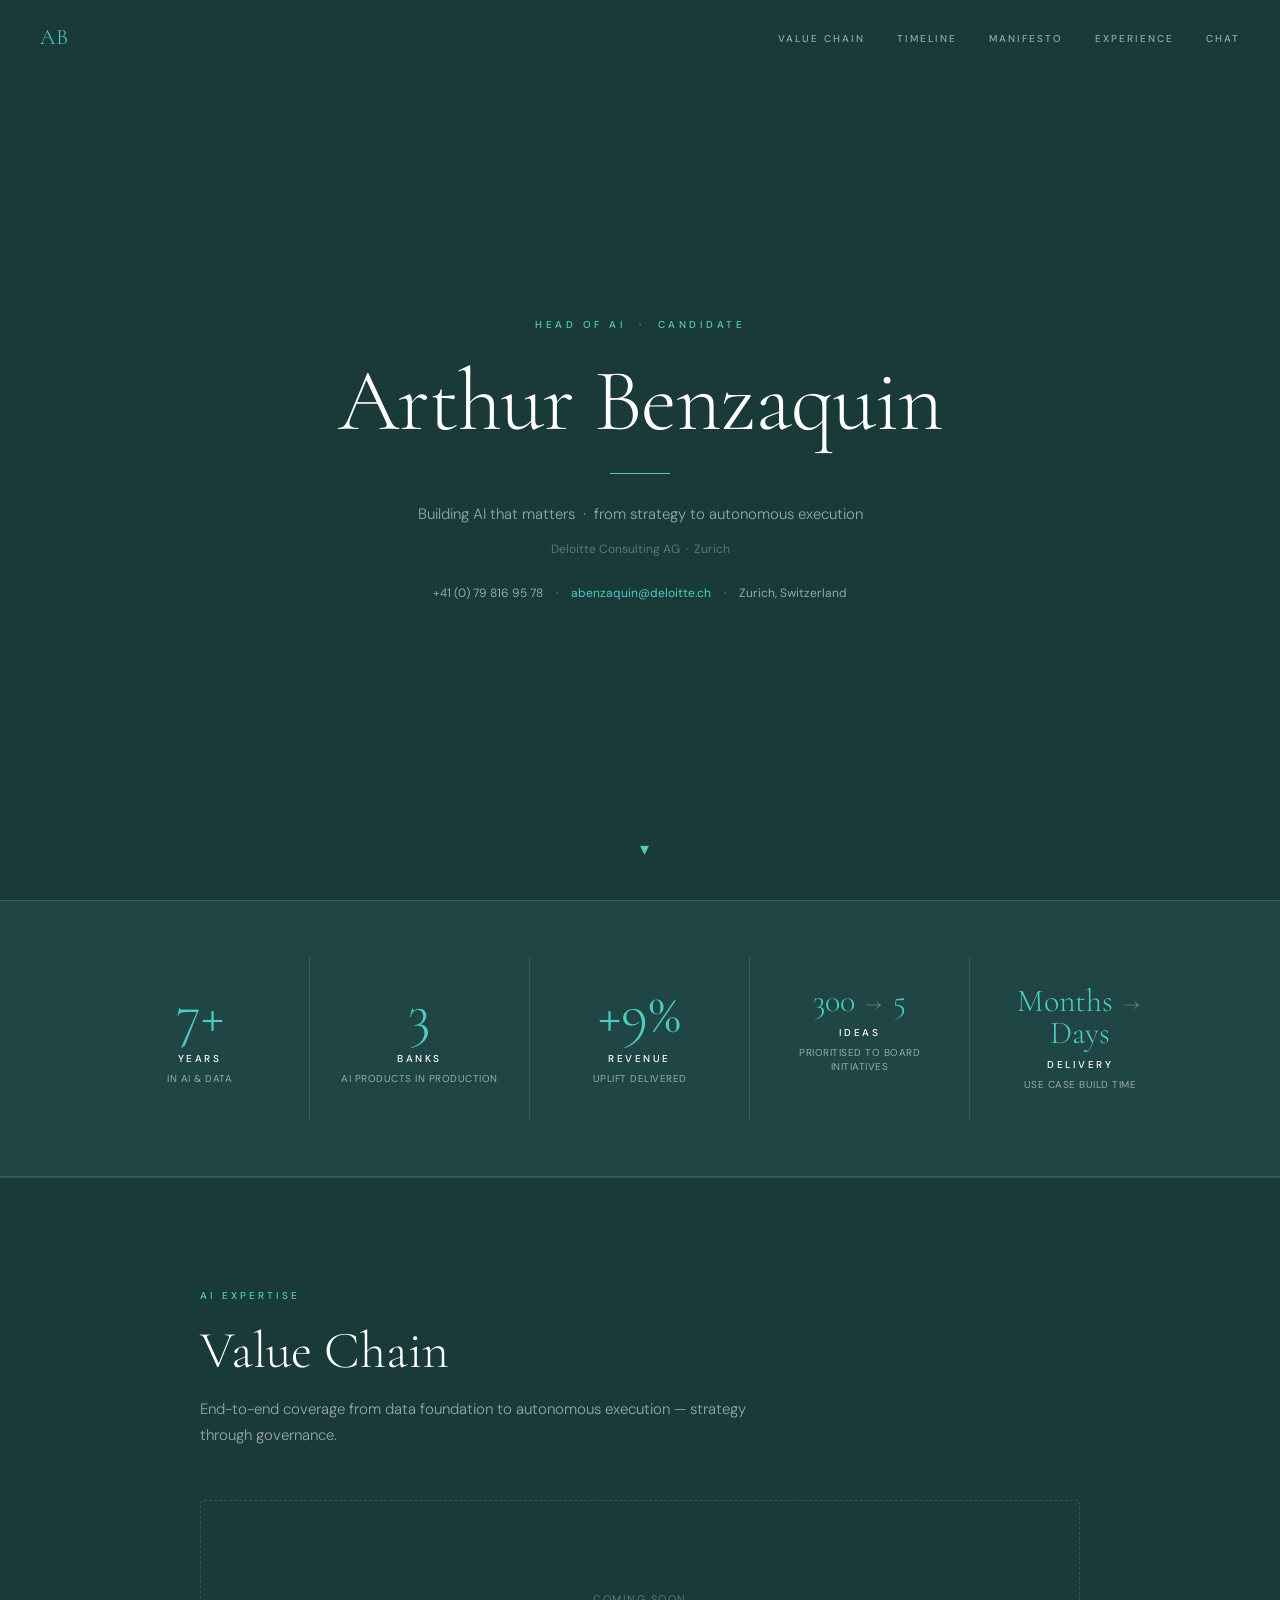
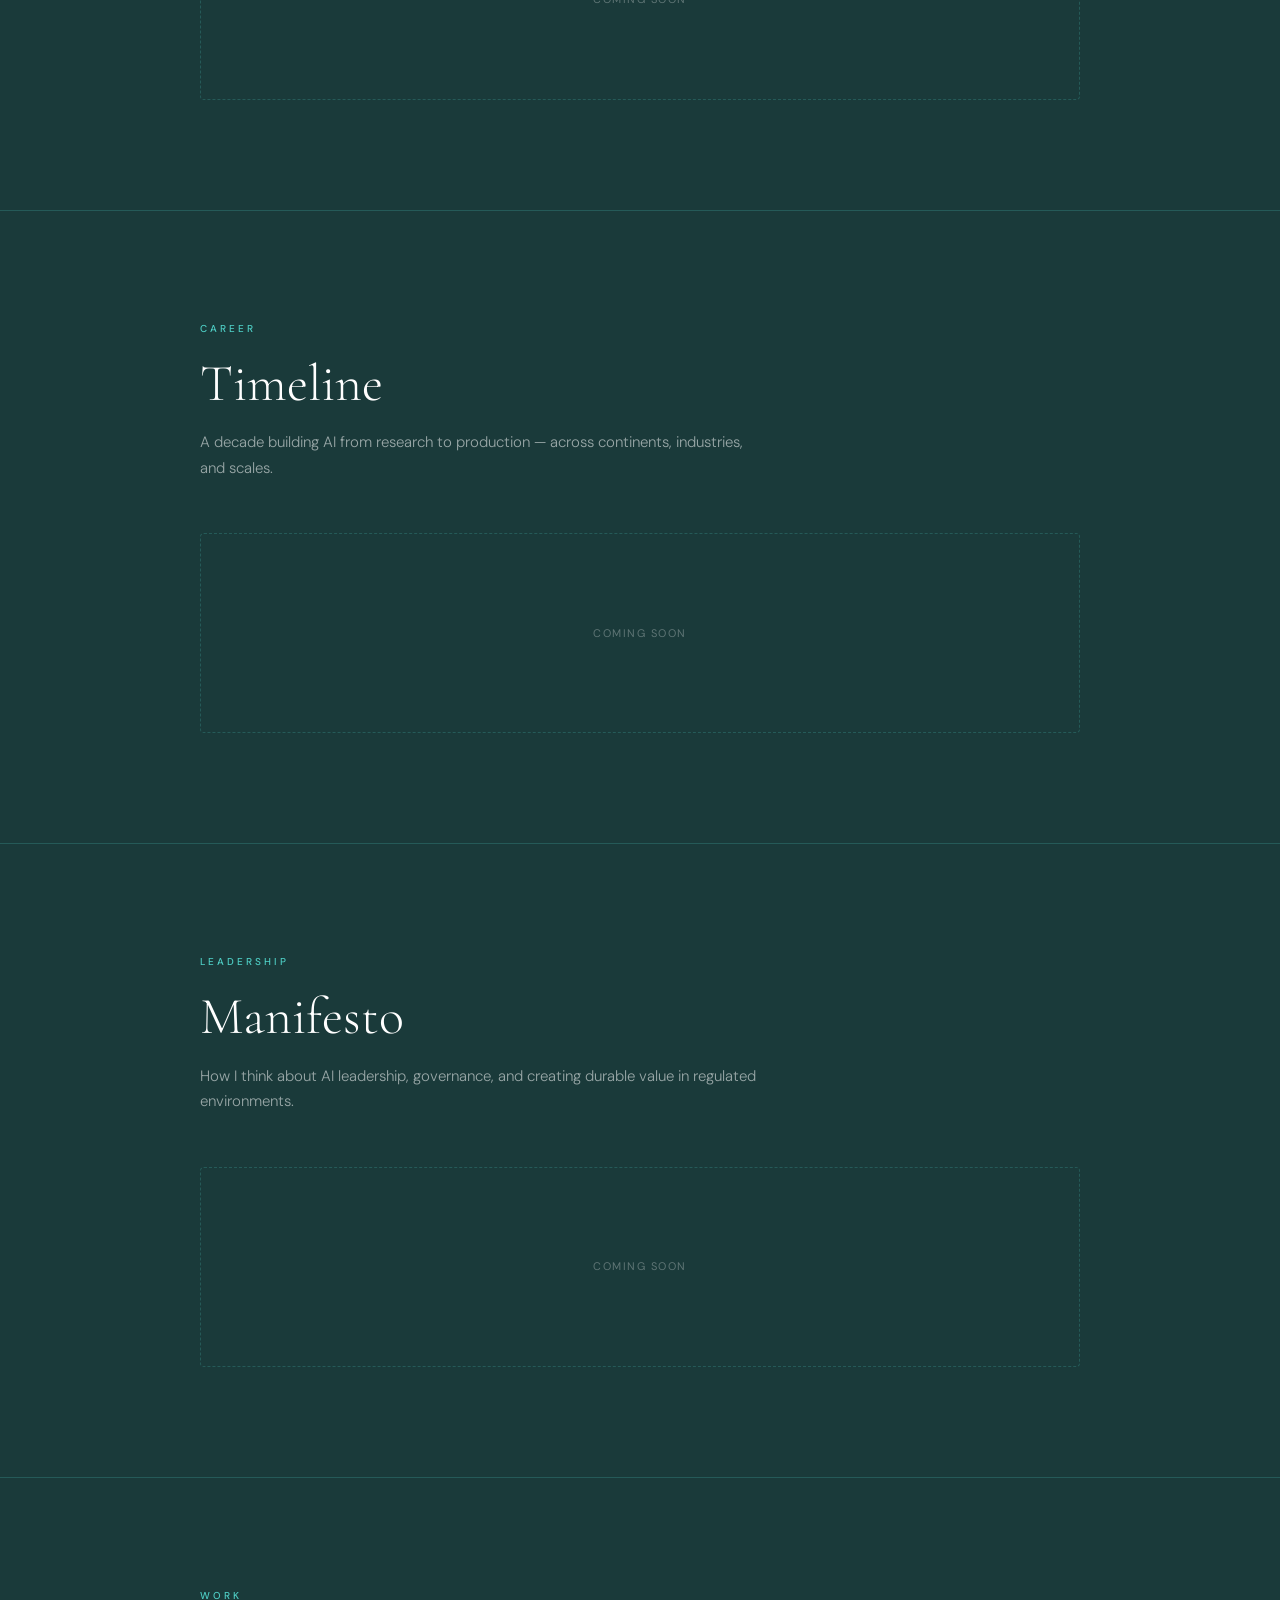
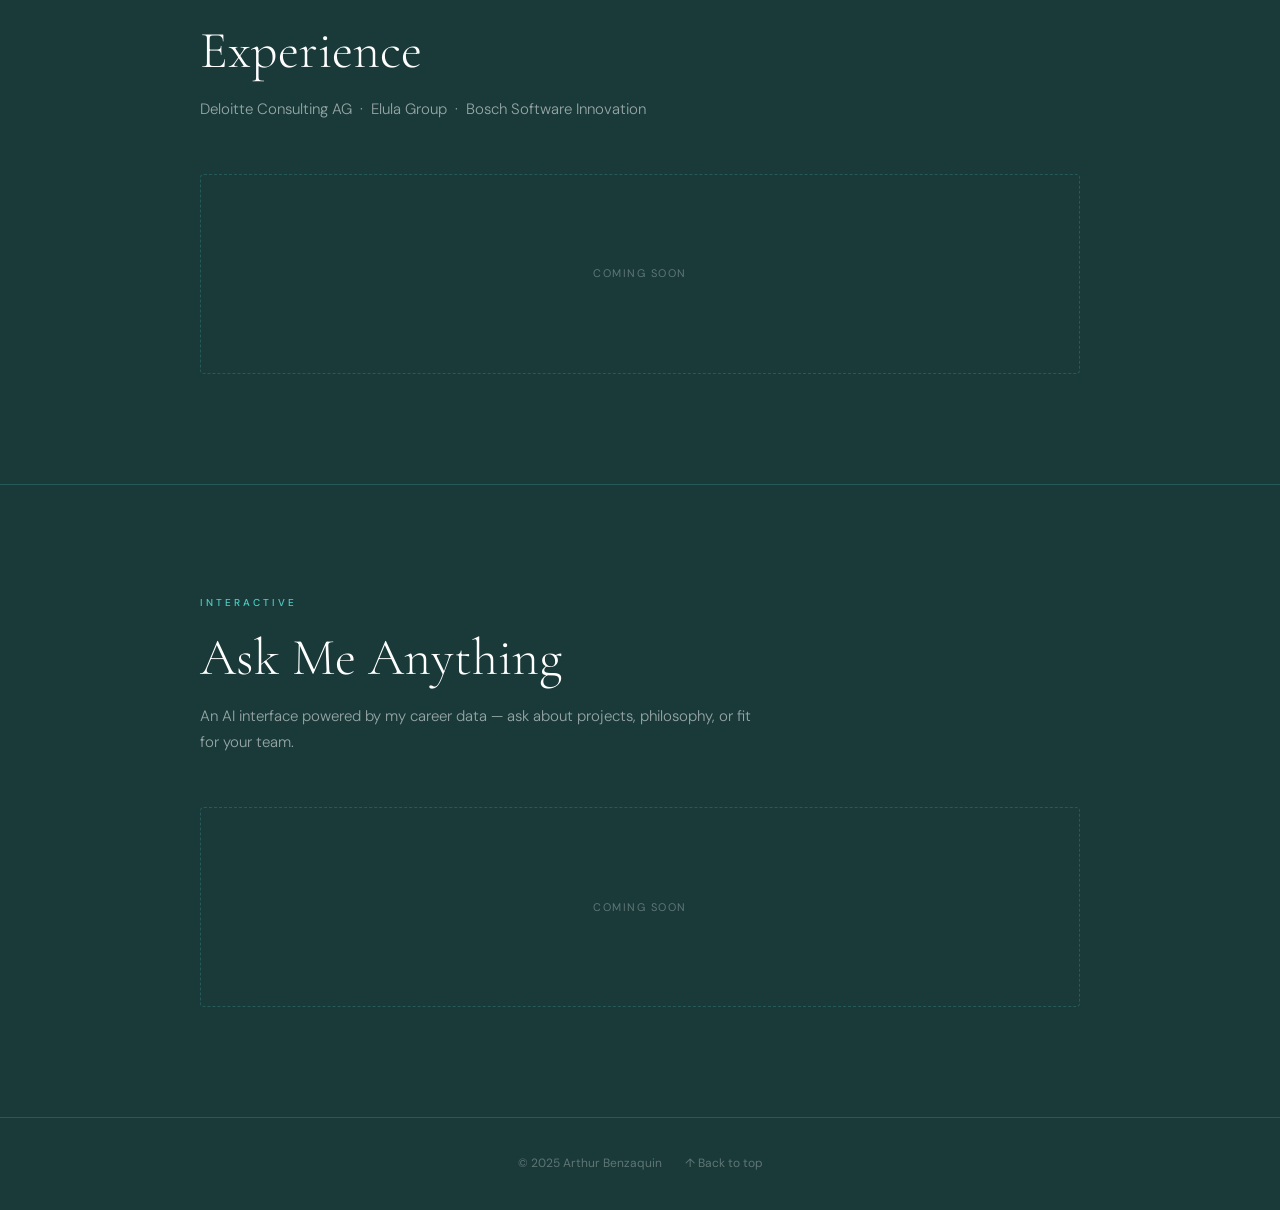
==== head-of-ai.html @ 9aae61ad "Add Head of AI targeted CV page Dark teal editorial design with staggered hero animation, 5-counter " ====
<!DOCTYPE html>
<html lang="en">
<head>
<meta charset="UTF-8">
<meta name="viewport" content="width=device-width, initial-scale=1.0">
<title>Arthur Benzaquin — Head of AI</title>
<link href="https://fonts.googleapis.com/css2?family=Cormorant+Garamond:ital,wght@0,300;0,400;0,600;1,300;1,400&family=DM+Sans:wght@300;400;500&display=swap" rel="stylesheet">
<style>
  :root {
    --bg:          #1a3a3a;
    --surface:     #1f4545;
    --surface-2:   #254f4f;
    --accent:      #4ecdc4;
    --accent-dim:  rgba(78,205,196,0.12);
    --accent-rule: rgba(78,205,196,0.22);
    --text:        #ffffff;
    --text-muted:  rgba(255,255,255,0.55);
    --text-dim:    rgba(255,255,255,0.30);
  }

  *, *::before, *::after { margin: 0; padding: 0; box-sizing: border-box; }

  html { scroll-behavior: smooth; }

  body {
    font-family: 'DM Sans', sans-serif;
    background: var(--bg);
    color: var(--text);
    font-size: 14px;
    line-height: 1.6;
    -webkit-font-smoothing: antialiased;
  }

  a { color: inherit; text-decoration: none; }

  /* ─── KEYFRAMES ─── */
  @keyframes fadeUp {
    from { opacity: 0; transform: translateY(18px); }
    to   { opacity: 1; transform: translateY(0); }
  }

  @keyframes bounce {
    0%, 100% { transform: translateY(0); }
    50%       { transform: translateY(8px); }
  }

  @keyframes metricFade {
    from { opacity: 0; transform: translateY(12px); }
    to   { opacity: 1; transform: translateY(0); }
  }

  /* ─── NAV ─── */
  nav {
    position: fixed;
    top: 0; left: 0; right: 0;
    z-index: 100;
    display: flex;
    align-items: center;
    justify-content: space-between;
    padding: 20px 40px;
    background: transparent;
    border-bottom: 1px solid transparent;
    transition: background 0.35s ease, border-color 0.35s ease, padding 0.35s ease;
  }

  nav.scrolled {
    background: var(--surface);
    border-color: var(--accent-rule);
    padding: 14px 40px;
  }

  .nav-monogram {
    font-family: 'Cormorant Garamond', serif;
    font-size: 22px;
    font-weight: 300;
    color: var(--accent);
    letter-spacing: 1px;
  }

  .nav-links {
    display: flex;
    gap: 32px;
    list-style: none;
  }

  .nav-links a {
    font-size: 10px;
    font-weight: 500;
    letter-spacing: 2px;
    text-transform: uppercase;
    color: var(--text-muted);
    transition: color 0.2s;
  }

  .nav-links a:hover { color: var(--accent); }

  /* ─── HERO ─── */
  #hero {
    min-height: 100vh;
    display: flex;
    flex-direction: column;
    align-items: center;
    justify-content: center;
    text-align: center;
    padding: 80px 24px 60px;
    position: relative;
  }

  .hero-eyebrow {
    font-size: 10px;
    font-weight: 500;
    letter-spacing: 3.5px;
    text-transform: uppercase;
    color: var(--accent);
    margin-bottom: 24px;
    animation: fadeUp 0.6s 0.1s both;
  }

  .hero-name {
    font-family: 'Cormorant Garamond', serif;
    font-size: 88px;
    font-weight: 300;
    line-height: 1;
    letter-spacing: -1px;
    color: var(--text);
    margin-bottom: 28px;
    animation: fadeUp 0.6s 0.25s both;
  }

  .hero-rule {
    width: 60px;
    height: 1px;
    background: var(--accent);
    margin: 0 auto 28px;
    animation: fadeUp 0.6s 0.4s both;
  }

  .hero-tagline {
    font-size: 15px;
    font-weight: 300;
    color: var(--text-muted);
    margin-bottom: 14px;
    animation: fadeUp 0.6s 0.5s both;
  }

  .hero-company {
    font-size: 12px;
    color: var(--text-dim);
    margin-bottom: 24px;
    animation: fadeUp 0.6s 0.6s both;
  }

  .hero-contact {
    font-size: 12px;
    color: var(--text-muted);
    animation: fadeUp 0.6s 0.7s both;
  }

  .hero-contact a {
    color: var(--accent);
    transition: opacity 0.2s;
  }

  .hero-contact a:hover { opacity: 0.75; }

  .hero-contact .sep {
    margin: 0 10px;
    color: var(--text-dim);
  }

  .hero-scroll {
    position: absolute;
    bottom: 36px;
    left: 50%;
    transform: translateX(-50%);
    font-size: 18px;
    color: var(--accent);
    opacity: 0.6;
    animation: bounce 2s 1.2s ease-in-out infinite, fadeUp 0.6s 1s both;
    cursor: default;
    user-select: none;
  }

  /* ─── METRICS ─── */
  #metrics {
    background: var(--surface);
    padding: 56px 0;
    border-top: 1px solid var(--accent-rule);
    border-bottom: 1px solid var(--accent-rule);
  }

  .metrics-inner {
    max-width: 1100px;
    margin: 0 auto;
    display: flex;
    justify-content: center;
    flex-wrap: wrap;
  }

  .metric {
    flex: 1 1 160px;
    max-width: 220px;
    text-align: center;
    padding: 28px 24px;
    border-right: 1px solid var(--accent-rule);
  }

  .metric:last-child { border-right: none; }

  .metric-number {
    font-family: 'Cormorant Garamond', serif;
    font-size: 58px;
    font-weight: 300;
    color: var(--accent);
    line-height: 1;
  }

  .metric-arrow {
    font-size: 32px;
    opacity: 0;
    transition: none;
  }

  .metric-arrow.animate {
    animation: metricFade 0.8s ease both;
    opacity: 1;
  }

  .metric-arrow .arr {
    color: var(--text-dim);
    margin: 0 4px;
    font-size: 24px;
  }

  .metric-unit {
    font-size: 10px;
    font-weight: 500;
    letter-spacing: 2.5px;
    text-transform: uppercase;
    color: var(--text);
    margin-top: 8px;
  }

  .metric-label {
    font-size: 10px;
    letter-spacing: 0.5px;
    text-transform: uppercase;
    color: var(--text-muted);
    margin-top: 5px;
    line-height: 1.4;
  }

  /* ─── PLACEHOLDER SECTIONS ─── */
  .placeholder-section {
    padding: 110px 24px;
    border-top: 1px solid var(--accent-rule);
  }

  .section-inner {
    max-width: 880px;
    margin: 0 auto;
  }

  .section-eyebrow {
    font-size: 10px;
    font-weight: 500;
    letter-spacing: 3px;
    text-transform: uppercase;
    color: var(--accent);
    margin-bottom: 18px;
  }

  .section-title {
    font-family: 'Cormorant Garamond', serif;
    font-size: 52px;
    font-weight: 300;
    line-height: 1.1;
    color: var(--text);
    margin-bottom: 18px;
  }

  .section-subtitle {
    font-size: 15px;
    font-weight: 300;
    color: var(--text-muted);
    line-height: 1.7;
    margin-bottom: 52px;
    max-width: 560px;
  }

  .section-content {
    min-height: 200px;
    border: 1px dashed var(--accent-rule);
    border-radius: 4px;
    display: flex;
    align-items: center;
    justify-content: center;
    color: var(--text-dim);
    font-size: 11px;
    letter-spacing: 1.5px;
    text-transform: uppercase;
  }

  /* ─── FOOTER ─── */
  footer {
    border-top: 1px solid var(--accent-rule);
    padding: 36px 24px;
    text-align: center;
    font-size: 12px;
    color: var(--text-dim);
  }

  footer a {
    color: var(--text-dim);
    margin-left: 20px;
    transition: color 0.2s;
  }

  footer a:hover { color: var(--accent); }

  /* ─── RESPONSIVE ─── */
  @media (max-width: 768px) {
    .hero-name { font-size: 64px; }
    .nav-links { gap: 20px; }
    .metric { flex: 1 1 140px; }
    .section-title { font-size: 40px; }
  }

  @media (max-width: 480px) {
    nav { padding: 16px 20px; }
    nav.scrolled { padding: 12px 20px; }
    .nav-links { display: none; }
    .hero-name { font-size: 48px; }
    .hero-tagline { font-size: 13px; }
    .metric { flex: 1 1 100%; border-right: none; border-bottom: 1px solid var(--accent-rule); }
    .metric:last-child { border-bottom: none; }
    .placeholder-section { padding: 72px 20px; }
    .section-title { font-size: 36px; }
  }

  /* ─── PRINT ─── */
  @media print {
    nav, .hero-scroll { display: none; }
    #hero { min-height: auto; padding-top: 40px; }
    .placeholder-section { page-break-inside: avoid; }
    body { background: white; color: black; }
  }
</style>
</head>
<body>

<!-- NAV -->
<nav id="nav">
  <div class="nav-monogram">AB</div>
  <ul class="nav-links">
    <li><a href="#value-chain">Value Chain</a></li>
    <li><a href="#timeline">Timeline</a></li>
    <li><a href="#manifesto">Manifesto</a></li>
    <li><a href="#experience">Experience</a></li>
    <li><a href="#chat">Chat</a></li>
  </ul>
</nav>

<!-- HERO -->
<section id="hero">
  <div class="hero-eyebrow">Head of AI &nbsp;·&nbsp; Candidate</div>
  <h1 class="hero-name">Arthur Benzaquin</h1>
  <div class="hero-rule"></div>
  <p class="hero-tagline">Building AI that matters &nbsp;·&nbsp; from strategy to autonomous execution</p>
  <p class="hero-company">Deloitte Consulting AG &nbsp;·&nbsp; Zurich</p>
  <p class="hero-contact">
    +41 (0) 79 816 95 78
    <span class="sep">·</span>
    <a href="mailto:abenzaquin@deloitte.ch">abenzaquin@deloitte.ch</a>
    <span class="sep">·</span>
    Zurich, Switzerland
  </p>
  <div class="hero-scroll">&#9662;</div>
</section>

<!-- METRICS -->
<section id="metrics">
  <div class="metrics-inner">

    <div class="metric">
      <div class="metric-number" data-target="8" data-prefix="" data-suffix="+">8+</div>
      <div class="metric-unit">Years</div>
      <div class="metric-label">in AI &amp; Data</div>
    </div>

    <div class="metric">
      <div class="metric-number" data-target="3" data-prefix="" data-suffix="">3</div>
      <div class="metric-unit">Banks</div>
      <div class="metric-label">AI products in production</div>
    </div>

    <div class="metric">
      <div class="metric-number" data-target="10" data-prefix="+" data-suffix="%">+10%</div>
      <div class="metric-unit">Revenue</div>
      <div class="metric-label">uplift delivered</div>
    </div>

    <div class="metric">
      <div class="metric-number metric-arrow">300 <span class="arr">&#8594;</span> 5</div>
      <div class="metric-unit">Ideas</div>
      <div class="metric-label">prioritised to board initiatives</div>
    </div>

    <div class="metric">
      <div class="metric-number metric-arrow">Months <span class="arr">&#8594;</span> Days</div>
      <div class="metric-unit">Delivery</div>
      <div class="metric-label">use case build time</div>
    </div>

  </div>
</section>

<!-- VALUE CHAIN -->
<section id="value-chain" class="placeholder-section">
  <div class="section-inner">
    <div class="section-eyebrow">AI Expertise</div>
    <h2 class="section-title">Value Chain</h2>
    <p class="section-subtitle">End-to-end coverage from data foundation to autonomous execution — strategy through governance.</p>
    <div class="section-content">Coming soon</div>
  </div>
</section>

<!-- TIMELINE -->
<section id="timeline" class="placeholder-section">
  <div class="section-inner">
    <div class="section-eyebrow">Career</div>
    <h2 class="section-title">Timeline</h2>
    <p class="section-subtitle">A decade building AI from research to production — across continents, industries, and scales.</p>
    <div class="section-content">Coming soon</div>
  </div>
</section>

<!-- MANIFESTO -->
<section id="manifesto" class="placeholder-section">
  <div class="section-inner">
    <div class="section-eyebrow">Leadership</div>
    <h2 class="section-title">Manifesto</h2>
    <p class="section-subtitle">How I think about AI leadership, governance, and creating durable value in regulated environments.</p>
    <div class="section-content">Coming soon</div>
  </div>
</section>

<!-- EXPERIENCE -->
<section id="experience" class="placeholder-section">
  <div class="section-inner">
    <div class="section-eyebrow">Work</div>
    <h2 class="section-title">Experience</h2>
    <p class="section-subtitle">Deloitte Consulting AG &nbsp;·&nbsp; Elula Group &nbsp;·&nbsp; Bosch Software Innovation</p>
    <div class="section-content">Coming soon</div>
  </div>
</section>

<!-- CHAT -->
<section id="chat" class="placeholder-section">
  <div class="section-inner">
    <div class="section-eyebrow">Interactive</div>
    <h2 class="section-title">Ask Me Anything</h2>
    <p class="section-subtitle">An AI interface powered by my career data — ask about projects, philosophy, or fit for your team.</p>
    <div class="section-content">Coming soon</div>
  </div>
</section>

<!-- FOOTER -->
<footer>
  <span>&copy; 2025 Arthur Benzaquin</span>
  <a href="#hero">&#8593; Back to top</a>
</footer>

<script>
  // ── Nav scroll state ──
  const nav = document.getElementById('nav');
  window.addEventListener('scroll', () => {
    nav.classList.toggle('scrolled', window.scrollY > 80);
  }, { passive: true });

  // ── Metric count-up ──
  function countUp(el) {
    const target  = +el.dataset.target;
    const prefix  = el.dataset.prefix  || '';
    const suffix  = el.dataset.suffix  || '';
    const duration = 1800;
    const start   = performance.now();
    function step(now) {
      const p    = Math.min((now - start) / duration, 1);
      const ease = 1 - Math.pow(1 - p, 3); // easeOutCubic
      el.textContent = prefix + Math.round(ease * target) + suffix;
      if (p < 1) requestAnimationFrame(step);
    }
    requestAnimationFrame(step);
  }

  // ── IntersectionObserver for metrics ──
  const metricsSection = document.getElementById('metrics');
  const metricObserver = new IntersectionObserver(entries => {
    entries.forEach(entry => {
      if (!entry.isIntersecting) return;
      document.querySelectorAll('[data-target]').forEach(el => countUp(el));
      document.querySelectorAll('.metric-arrow').forEach(el => el.classList.add('animate'));
      metricObserver.disconnect();
    });
  }, { threshold: 0.3 });
  metricObserver.observe(metricsSection);
</script>

</body>
</html>
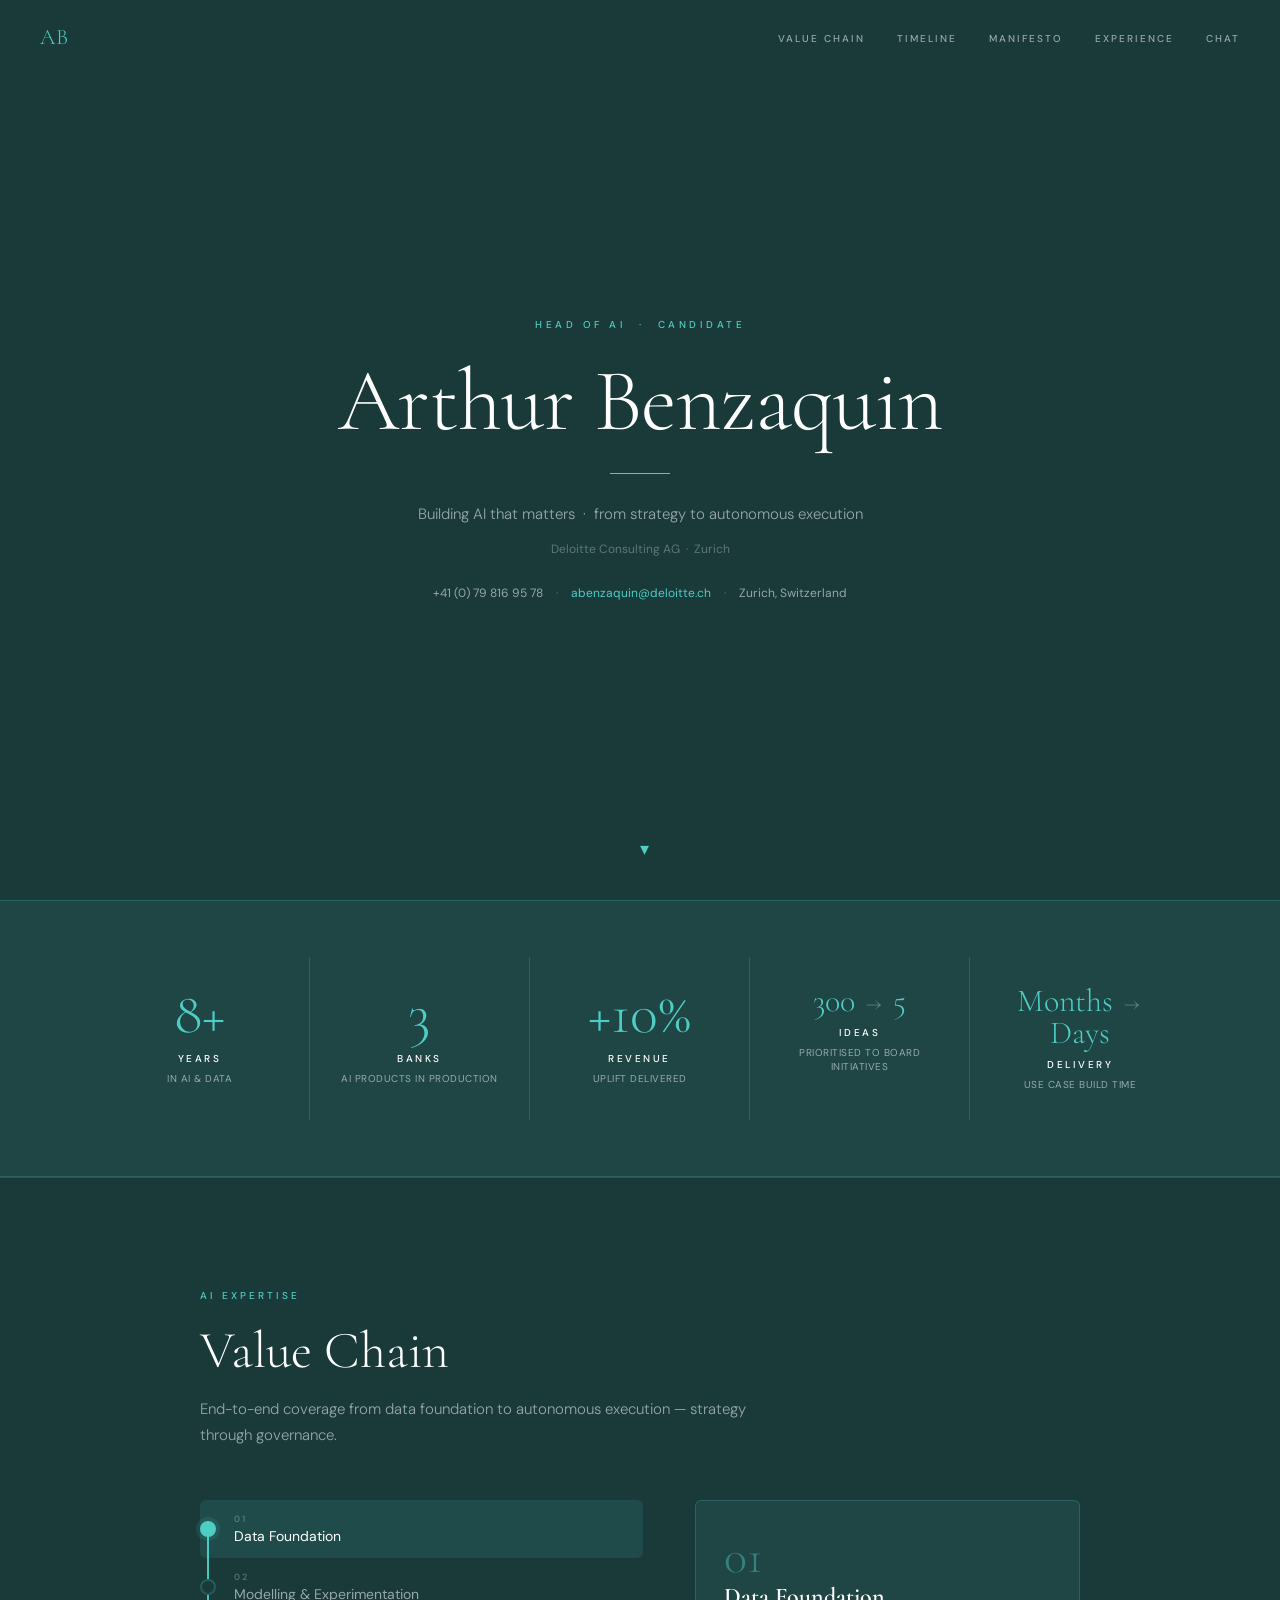
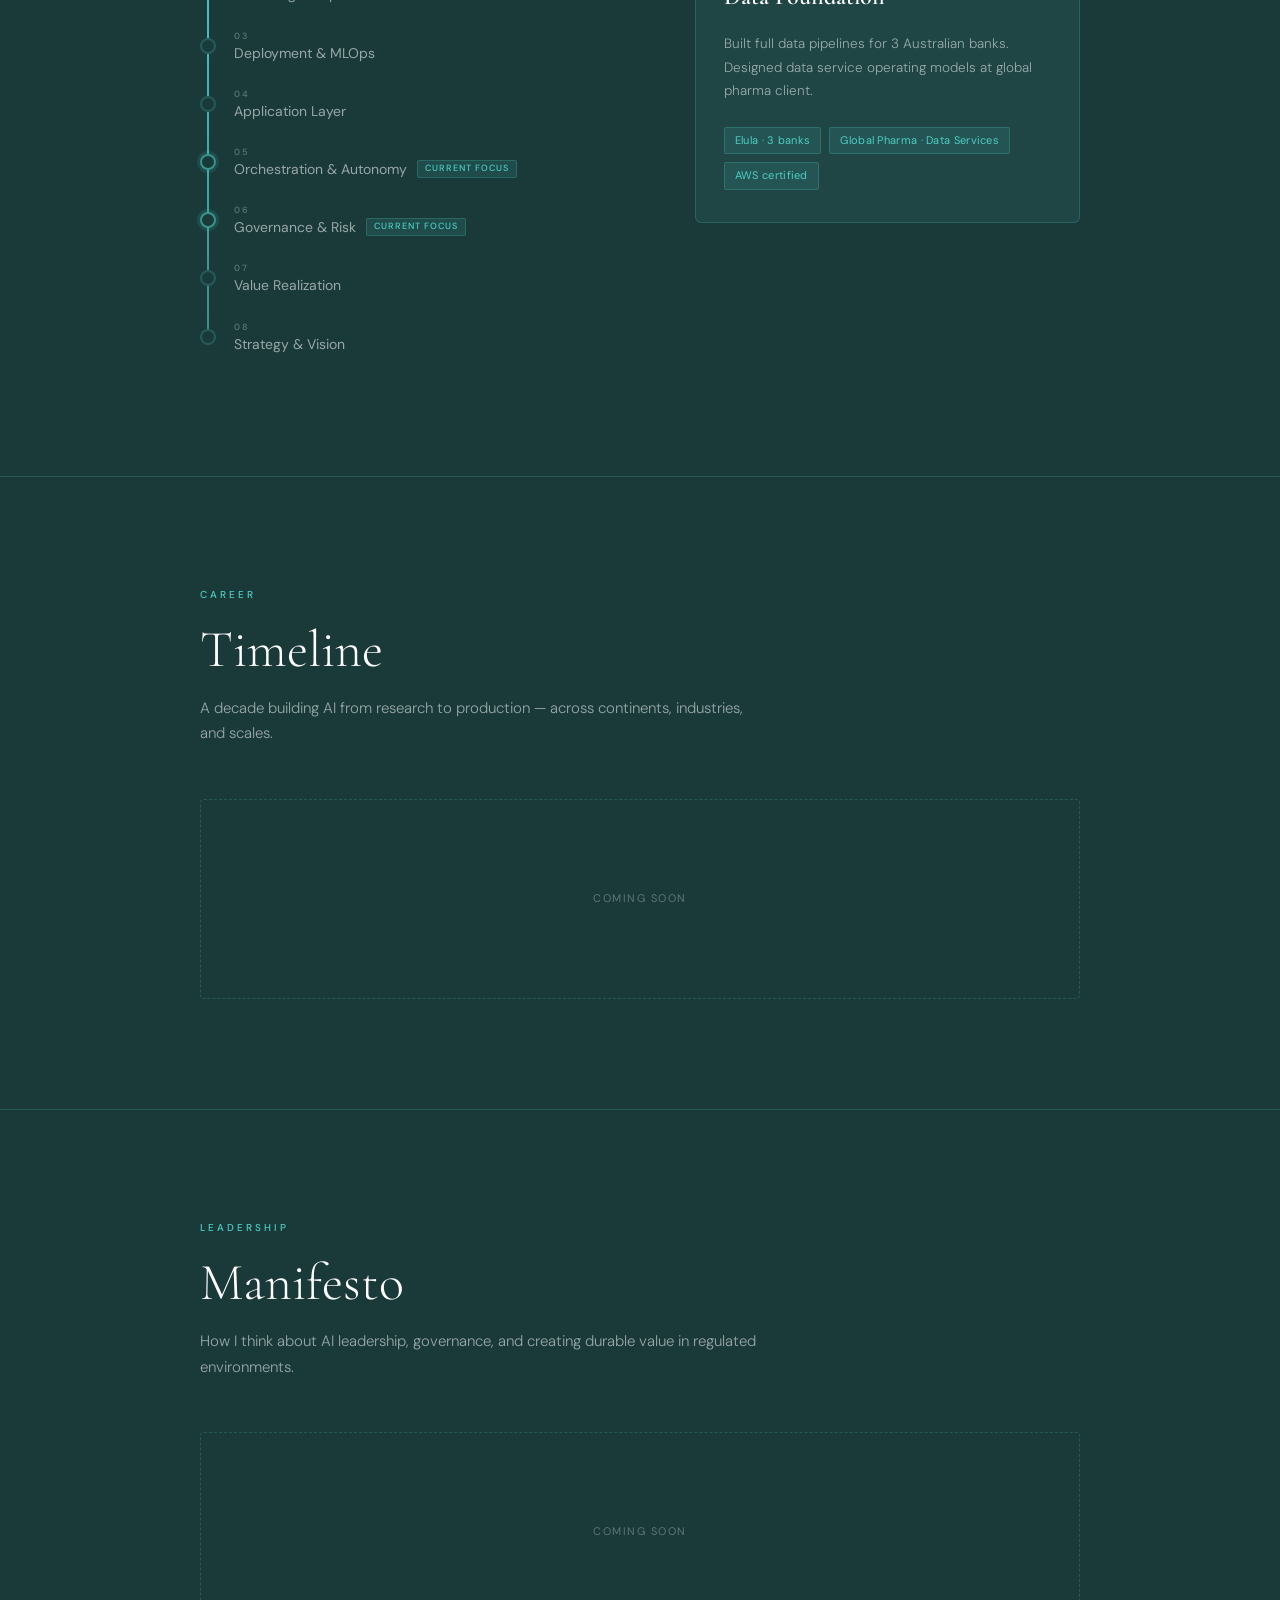
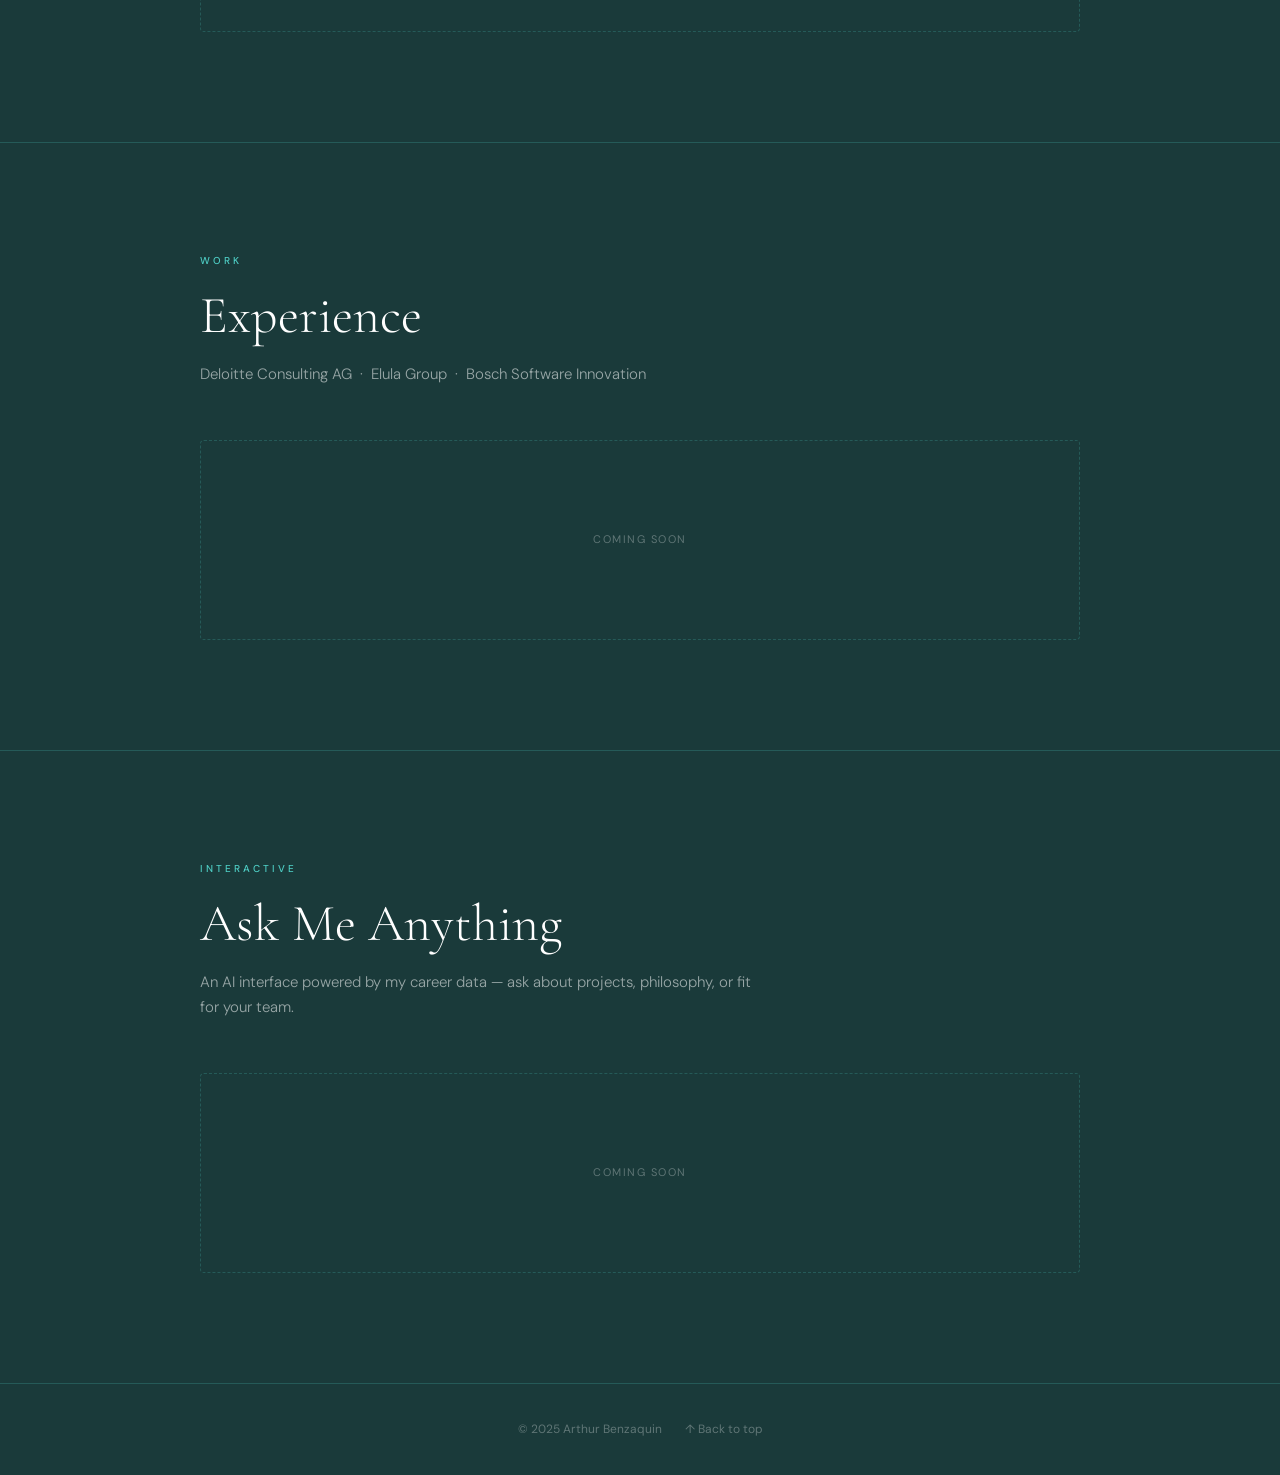
==== commit 1ca37249: "Add interactive AI Value Chain diagram to head-of-ai.html 8-layer vertical node diagram with animate" ====
--- a/head-of-ai.html
+++ b/head-of-ai.html
@@ -301,6 +301,192 @@
     text-transform: uppercase;
   }
 
+  /* ─── VALUE CHAIN DIAGRAM ─── */
+  .vc-diagram {
+    display: grid;
+    grid-template-columns: minmax(260px, 1.15fr) 1fr;
+    gap: 0 52px;
+    align-items: start;
+  }
+
+  .vc-left { position: relative; }
+
+  .vc-track {
+    position: absolute;
+    left: 7px;
+    top: 21px;
+    bottom: 21px;
+    width: 2px;
+    overflow: hidden;
+    border-radius: 1px;
+  }
+
+  .vc-track-bg {
+    position: absolute;
+    inset: 0;
+    background: var(--accent-rule);
+  }
+
+  .vc-track-fill {
+    position: absolute;
+    top: 0; left: 0; right: 0;
+    height: 0;
+    background: linear-gradient(to bottom, var(--accent), rgba(78,205,196,0.45));
+    transition: height 1.6s cubic-bezier(0.22, 1, 0.36, 1);
+  }
+
+  .vc-node {
+    display: flex;
+    align-items: center;
+    gap: 18px;
+    width: 100%;
+    background: none;
+    border: none;
+    color: inherit;
+    text-align: left;
+    padding: 13px 12px 13px 0;
+    cursor: pointer;
+    border-radius: 6px;
+    transition: background 0.2s;
+    font-family: inherit;
+  }
+
+  .vc-node:hover { background: var(--accent-dim); }
+  .vc-node.active { background: var(--accent-dim); }
+
+  .vc-dot {
+    width: 16px;
+    height: 16px;
+    border-radius: 50%;
+    border: 2px solid var(--accent-rule);
+    background: var(--bg);
+    flex-shrink: 0;
+    position: relative;
+    z-index: 1;
+    transition: border-color 0.25s, background 0.25s, box-shadow 0.25s;
+  }
+
+  .vc-node:hover .vc-dot,
+  .vc-node.active .vc-dot {
+    border-color: var(--accent);
+    background: var(--accent);
+    box-shadow: 0 0 0 4px var(--accent-dim);
+  }
+
+  .vc-node.focus .vc-dot {
+    border-color: rgba(78,205,196,0.6);
+    box-shadow: 0 0 0 3px var(--accent-dim);
+  }
+
+  .vc-body { flex: 1; min-width: 0; }
+
+  .vc-node-num {
+    font-size: 9px;
+    letter-spacing: 1.5px;
+    color: var(--text-dim);
+    font-weight: 500;
+    margin-bottom: 2px;
+  }
+
+  .vc-node-name {
+    font-size: 14px;
+    font-weight: 400;
+    color: var(--text-muted);
+    line-height: 1.3;
+    transition: color 0.2s;
+    display: flex;
+    align-items: center;
+    gap: 10px;
+    flex-wrap: wrap;
+  }
+
+  .vc-node:hover .vc-node-name,
+  .vc-node.active .vc-node-name { color: var(--text); }
+
+  .vc-focus-badge {
+    font-size: 9px;
+    font-weight: 500;
+    letter-spacing: 1px;
+    text-transform: uppercase;
+    color: var(--accent);
+    border: 1px solid var(--accent-rule);
+    padding: 2px 7px;
+    border-radius: 2px;
+    white-space: nowrap;
+    background: var(--accent-dim);
+  }
+
+  /* Detail panel */
+  .vc-panel {
+    background: var(--surface);
+    border: 1px solid var(--accent-rule);
+    border-radius: 6px;
+    padding: 32px 28px;
+    position: sticky;
+    top: 82px;
+    opacity: 0;
+    transform: translateX(10px);
+    transition: opacity 0.3s ease, transform 0.3s ease;
+    pointer-events: none;
+    min-height: 280px;
+  }
+
+  .vc-panel.active {
+    opacity: 1;
+    transform: none;
+    pointer-events: auto;
+  }
+
+  .vc-panel-num {
+    font-family: 'Cormorant Garamond', serif;
+    font-size: 48px;
+    font-weight: 300;
+    color: var(--accent);
+    line-height: 1;
+    margin-bottom: 2px;
+    opacity: 0.45;
+  }
+
+  .vc-panel-name {
+    font-family: 'Cormorant Garamond', serif;
+    font-size: 24px;
+    font-weight: 600;
+    color: var(--text);
+    margin-bottom: 20px;
+    line-height: 1.2;
+  }
+
+  .vc-panel-text {
+    font-size: 13.5px;
+    font-weight: 300;
+    color: var(--text-muted);
+    line-height: 1.75;
+    margin-bottom: 24px;
+  }
+
+  .vc-panel-tags {
+    display: flex;
+    flex-wrap: wrap;
+    gap: 8px;
+  }
+
+  .vc-tag {
+    font-size: 11px;
+    font-weight: 400;
+    color: var(--accent);
+    border: 1px solid var(--accent-rule);
+    background: var(--accent-dim);
+    padding: 4px 10px;
+    border-radius: 2px;
+    letter-spacing: 0.3px;
+  }
+
+  @media (max-width: 720px) {
+    .vc-diagram { grid-template-columns: 1fr; gap: 32px 0; }
+    .vc-panel { position: static; transform: none; }
+    .vc-panel.active { transform: none; }
+  }
+
   /* ─── FOOTER ─── */
   footer {
     border-top: 1px solid var(--accent-rule);
@@ -421,7 +607,90 @@
     <div class="section-eyebrow">AI Expertise</div>
     <h2 class="section-title">Value Chain</h2>
     <p class="section-subtitle">End-to-end coverage from data foundation to autonomous execution — strategy through governance.</p>
-    <div class="section-content">Coming soon</div>
+
+    <div class="vc-diagram">
+
+      <!-- Nodes column -->
+      <div class="vc-left">
+        <div class="vc-track">
+          <div class="vc-track-bg"></div>
+          <div class="vc-track-fill" id="vc-track-fill"></div>
+        </div>
+
+        <button class="vc-node" data-index="0">
+          <div class="vc-dot"></div>
+          <div class="vc-body">
+            <div class="vc-node-num">01</div>
+            <div class="vc-node-name">Data Foundation</div>
+          </div>
+        </button>
+
+        <button class="vc-node" data-index="1">
+          <div class="vc-dot"></div>
+          <div class="vc-body">
+            <div class="vc-node-num">02</div>
+            <div class="vc-node-name">Modelling &amp; Experimentation</div>
+          </div>
+        </button>
+
+        <button class="vc-node" data-index="2">
+          <div class="vc-dot"></div>
+          <div class="vc-body">
+            <div class="vc-node-num">03</div>
+            <div class="vc-node-name">Deployment &amp; MLOps</div>
+          </div>
+        </button>
+
+        <button class="vc-node" data-index="3">
+          <div class="vc-dot"></div>
+          <div class="vc-body">
+            <div class="vc-node-num">04</div>
+            <div class="vc-node-name">Application Layer</div>
+          </div>
+        </button>
+
+        <button class="vc-node focus" data-index="4">
+          <div class="vc-dot"></div>
+          <div class="vc-body">
+            <div class="vc-node-num">05</div>
+            <div class="vc-node-name">Orchestration &amp; Autonomy <span class="vc-focus-badge">Current Focus</span></div>
+          </div>
+        </button>
+
+        <button class="vc-node focus" data-index="5">
+          <div class="vc-dot"></div>
+          <div class="vc-body">
+            <div class="vc-node-num">06</div>
+            <div class="vc-node-name">Governance &amp; Risk <span class="vc-focus-badge">Current Focus</span></div>
+          </div>
+        </button>
+
+        <button class="vc-node" data-index="6">
+          <div class="vc-dot"></div>
+          <div class="vc-body">
+            <div class="vc-node-num">07</div>
+            <div class="vc-node-name">Value Realization</div>
+          </div>
+        </button>
+
+        <button class="vc-node" data-index="7">
+          <div class="vc-dot"></div>
+          <div class="vc-body">
+            <div class="vc-node-num">08</div>
+            <div class="vc-node-name">Strategy &amp; Vision</div>
+          </div>
+        </button>
+      </div>
+
+      <!-- Detail panel -->
+      <div class="vc-panel" id="vc-panel">
+        <div class="vc-panel-num" id="vc-panel-num"></div>
+        <div class="vc-panel-name" id="vc-panel-name"></div>
+        <p class="vc-panel-text" id="vc-panel-text"></p>
+        <div class="vc-panel-tags" id="vc-panel-tags"></div>
+      </div>
+
+    </div>
   </div>
 </section>
 
@@ -494,6 +763,94 @@
     requestAnimationFrame(step);
   }
 
+  // ── Value Chain Diagram ──
+  const vcData = [
+    {
+      name: 'Data Foundation',
+      text: 'Built full data pipelines for 3 Australian banks. Designed data service operating models at global pharma client.',
+      tags: ['Elula · 3 banks', 'Global Pharma · Data Services', 'AWS certified']
+    },
+    {
+      name: 'Modelling & Experimentation',
+      text: 'Trained churn, propensity, and predictive maintenance models. MSc thesis in AI segmentation — grade 6/6.',
+      tags: ['Elula · churn & propensity', 'Bosch · predictive maintenance', 'EPFL MSc · 6/6']
+    },
+    {
+      name: 'Deployment & MLOps',
+      text: 'Owned production AI products across 3 banks for 20 months. AWS Data Analytics certified.',
+      tags: ['Elula · 20 months prod', '3 banks live', 'AWS Data Analytics']
+    },
+    {
+      name: 'Application Layer',
+      text: 'Built RAG-powered GenAI pilot for major Swiss bank on Azure. Designed end-to-end customer-facing AI products.',
+      tags: ['Tier-1 Swiss bank · RAG', 'Azure OpenAI stack', 'e-banking product']
+    },
+    {
+      name: 'Orchestration & Autonomy',
+      text: 'Led development of enterprise agentic orchestration platform. Semi/fully autonomous agents across systems.',
+      tags: ['Deloitte · agentic platform', 'Enterprise-grade', 'months → days delivery']
+    },
+    {
+      name: 'Governance & Risk',
+      text: 'Embedded governance at platform level — agent boundaries, audit trails, control layers. Risk/Legal/Compliance sign-off at tier-1 Swiss bank.',
+      tags: ['Tier-1 bank · compliance', 'Agent boundaries & audit', 'Risk/Legal sign-off']
+    },
+    {
+      name: 'Value Realization',
+      text: '+10% revenue uplift, churn reduction across 3 banks. Led adoption and change management for AI products over 20 months.',
+      tags: ['Elula · +10% revenue', 'Churn reduction · 3 banks', '20mo adoption mgmt']
+    },
+    {
+      name: 'Strategy & Vision',
+      text: 'Shaped GenAI CoE for 20+ BUs at Swarovski, consolidated 300+ ideas into 5 initiatives at Life Science company.',
+      tags: ['Swarovski · 20+ BUs', 'Life Science · 300→5', 'CoE design']
+    }
+  ];
+
+  const vcNodes  = document.querySelectorAll('.vc-node');
+  const vcPanel  = document.getElementById('vc-panel');
+  const vcPNum   = document.getElementById('vc-panel-num');
+  const vcPName  = document.getElementById('vc-panel-name');
+  const vcPText  = document.getElementById('vc-panel-text');
+  const vcPTags  = document.getElementById('vc-panel-tags');
+
+  function activateNode(index, instant) {
+    vcNodes.forEach(n => n.classList.remove('active'));
+    vcNodes[index].classList.add('active');
+    const d = vcData[index];
+
+    function render() {
+      vcPNum.textContent  = String(index + 1).padStart(2, '0');
+      vcPName.textContent = d.name;
+      vcPText.textContent = d.text;
+      vcPTags.innerHTML   = d.tags.map(t => `<span class="vc-tag">${t}</span>`).join('');
+      vcPanel.classList.add('active');
+    }
+
+    if (instant) { render(); return; }
+    vcPanel.classList.remove('active');
+    setTimeout(render, 160);
+  }
+
+  vcNodes.forEach((node, i) => {
+    node.addEventListener('click', () => activateNode(i));
+  });
+
+  // Activate first node immediately on load
+  activateNode(0, true);
+
+  // Animate track fill on scroll into view
+  const vcTrackFill = document.getElementById('vc-track-fill');
+  const vcObserver = new IntersectionObserver(entries => {
+    entries.forEach(entry => {
+      if (!entry.isIntersecting) return;
+      setTimeout(() => { vcTrackFill.style.height = '100%'; }, 250);
+      vcObserver.disconnect();
+    });
+  }, { threshold: 0.15 });
+  const vcSection = document.getElementById('value-chain');
+  if (vcSection) vcObserver.observe(vcSection);
+
   // ── IntersectionObserver for metrics ──
   const metricsSection = document.getElementById('metrics');
   const metricObserver = new IntersectionObserver(entries => {
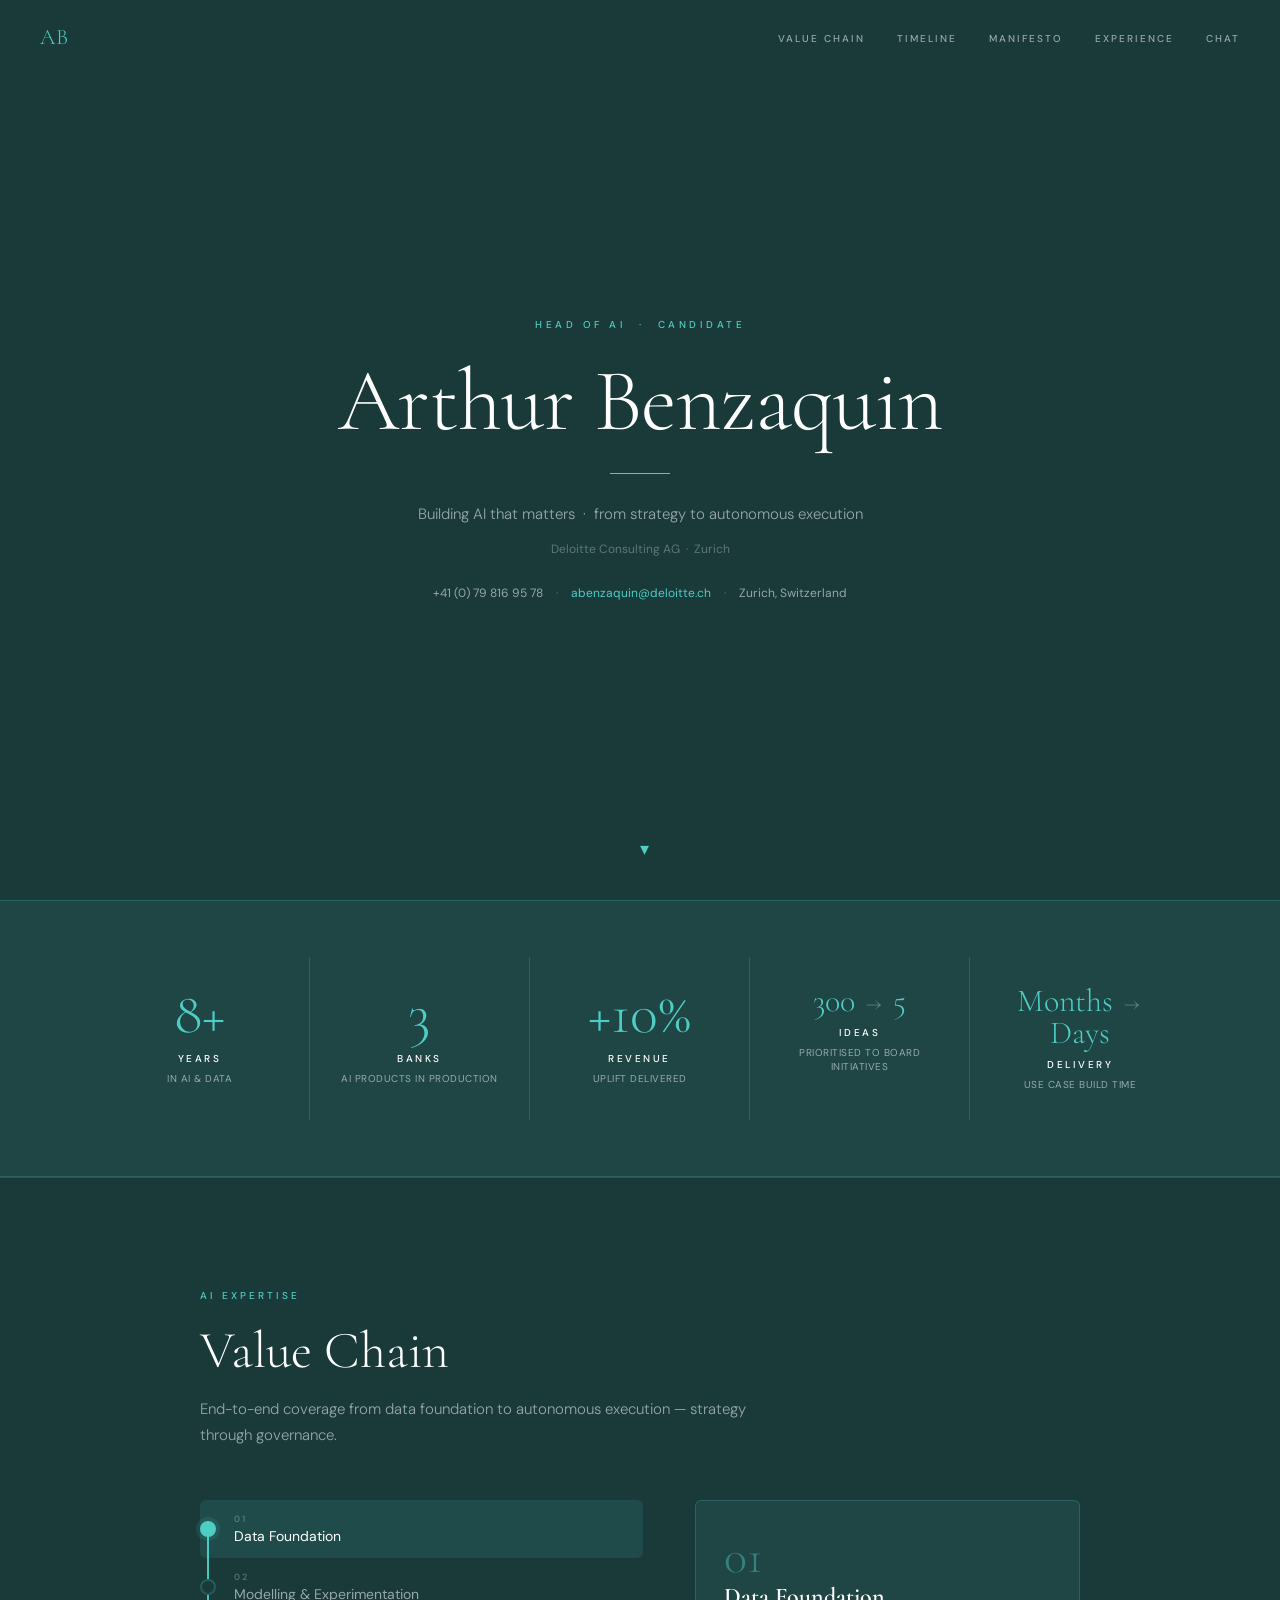
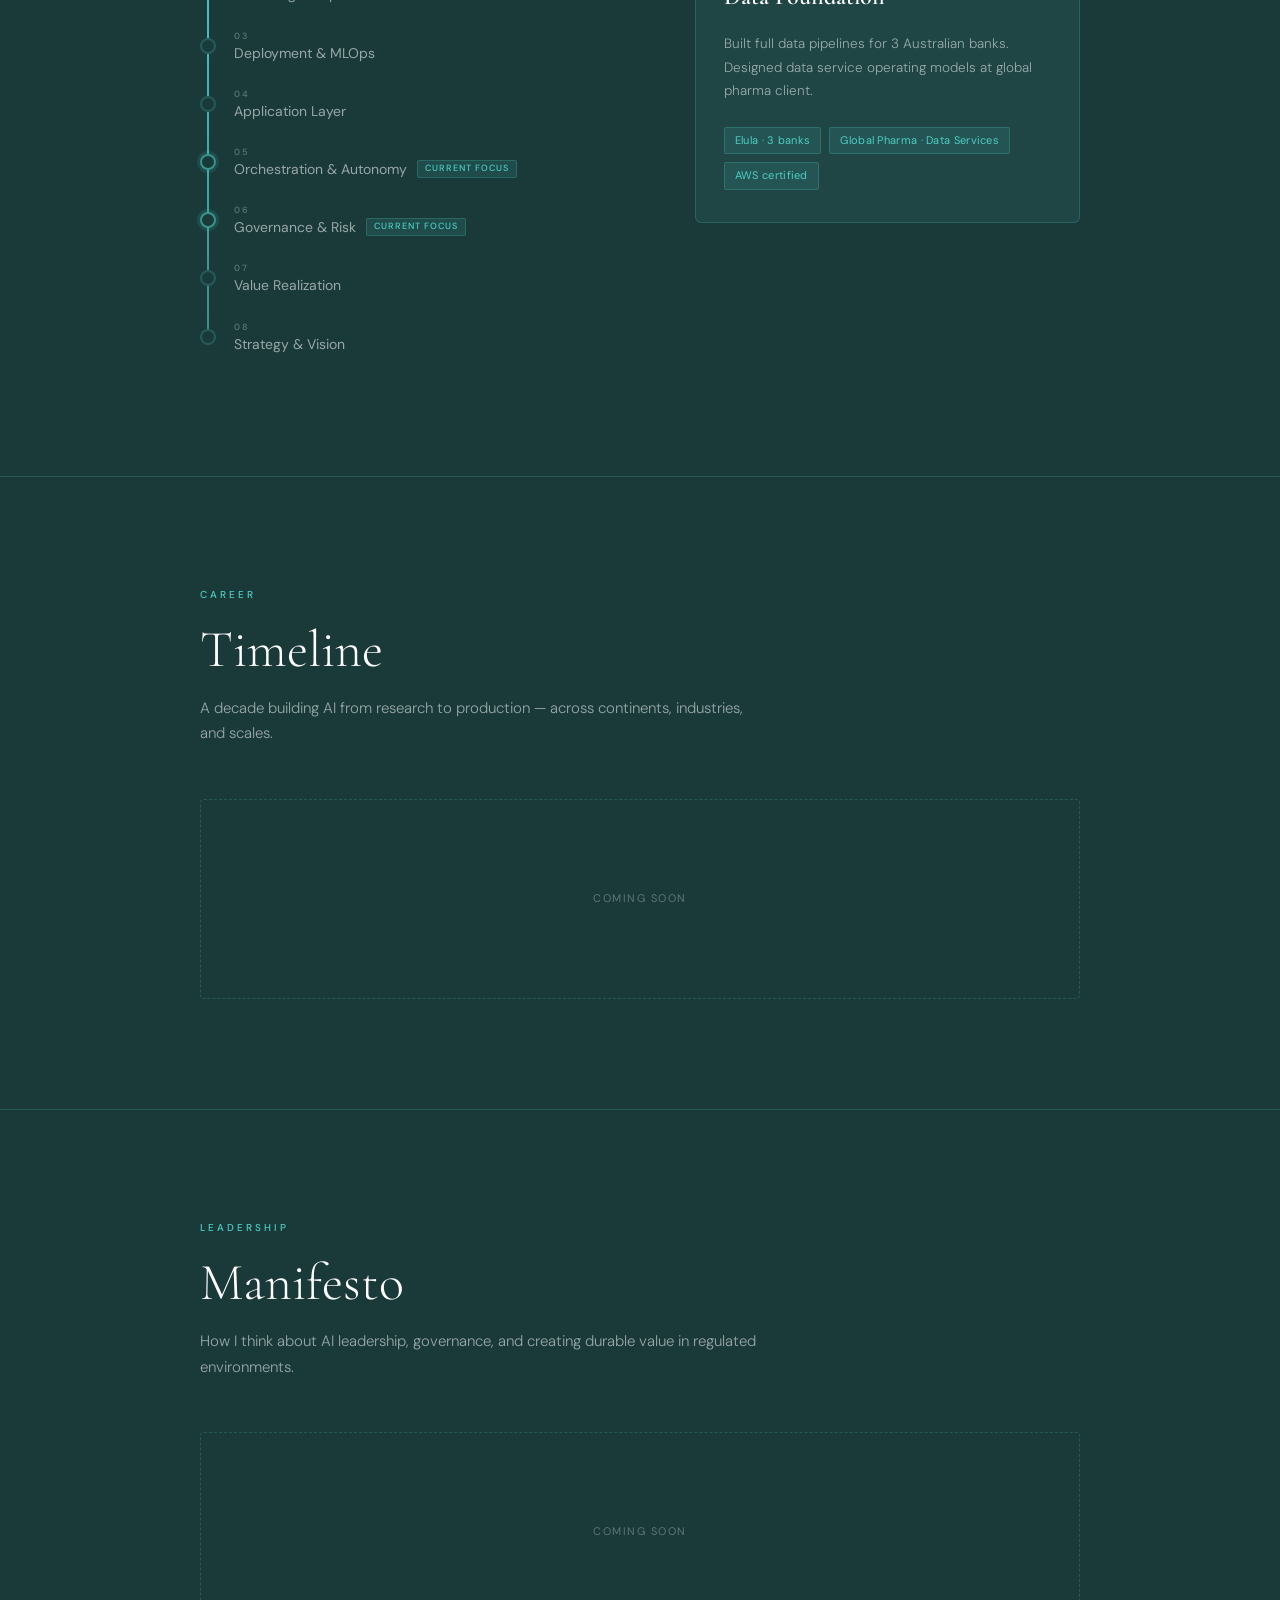
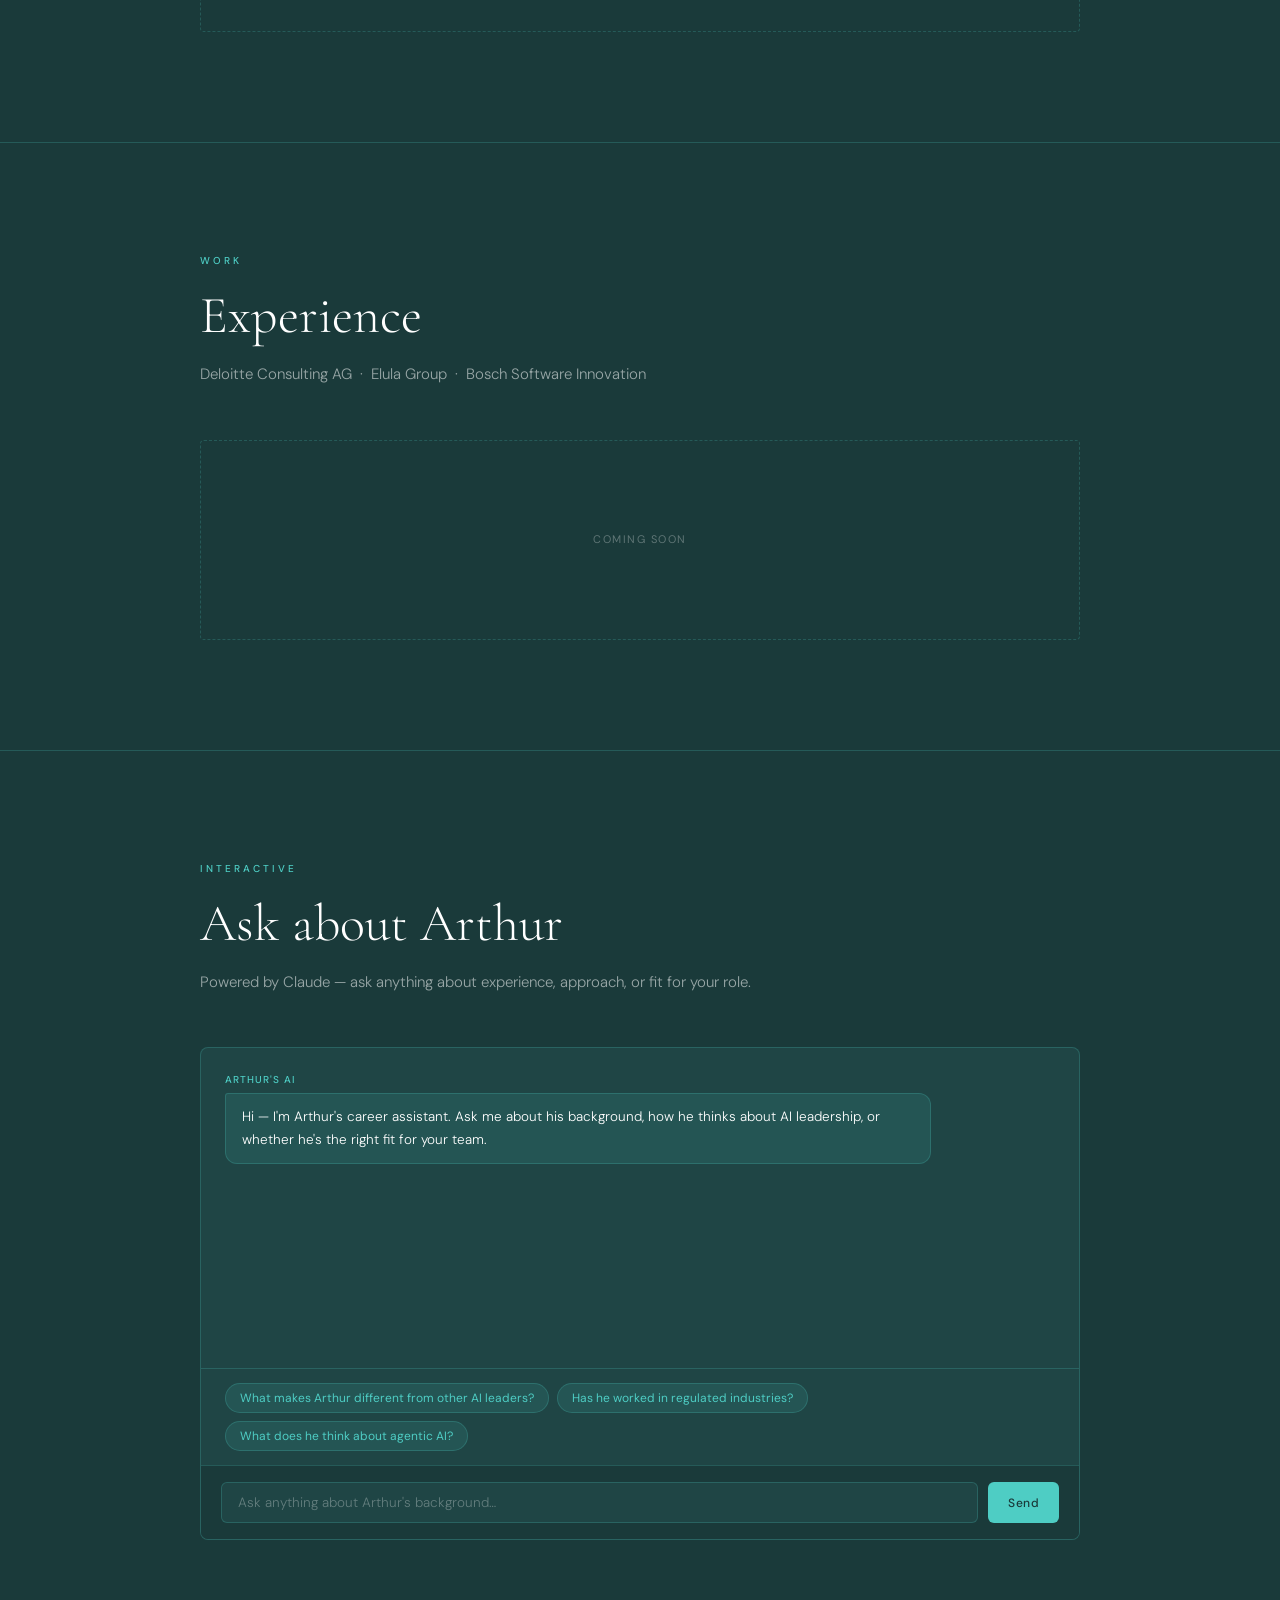
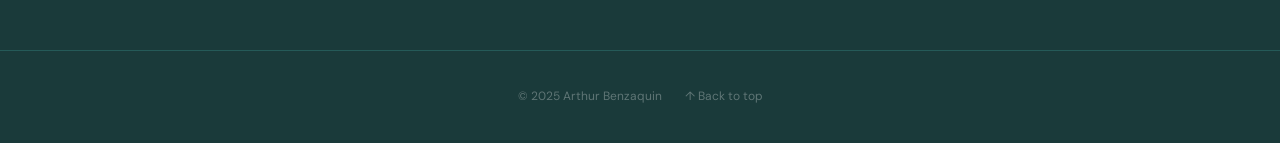
==== commit 3452db8a: "Add AI chat widget to head-of-ai.html #chat section Live chat powered by Claude (claude-sonnet-4-202" ====
--- a/head-of-ai.html
+++ b/head-of-ai.html
@@ -49,6 +49,11 @@
     to   { opacity: 1; transform: translateY(0); }
   }
 
+  @keyframes typingBounce {
+    0%, 60%, 100% { transform: translateY(0);   opacity: 0.35; }
+    30%            { transform: translateY(-5px); opacity: 1; }
+  }
+
   /* ─── NAV ─── */
   nav {
     position: fixed;
@@ -486,6 +491,97 @@
     .vc-panel { position: static; transform: none; }
     .vc-panel.active { transform: none; }
   }
+
+  /* ─── CHAT WIDGET ─── */
+  .chat-widget {
+    background: var(--surface);
+    border: 1px solid var(--accent-rule);
+    border-radius: 8px;
+    overflow: hidden;
+    display: flex;
+    flex-direction: column;
+  }
+
+  .chat-messages {
+    min-height: 320px;
+    max-height: 420px;
+    overflow-y: auto;
+    padding: 24px;
+    display: flex;
+    flex-direction: column;
+    gap: 16px;
+    scroll-behavior: smooth;
+  }
+  .chat-messages::-webkit-scrollbar { width: 4px; }
+  .chat-messages::-webkit-scrollbar-track { background: transparent; }
+  .chat-messages::-webkit-scrollbar-thumb { background: var(--accent-rule); border-radius: 2px; }
+
+  .chat-msg { display: flex; flex-direction: column; max-width: 85%; animation: fadeUp 0.3s ease both; }
+  .chat-msg.user      { align-self: flex-end;   align-items: flex-end; }
+  .chat-msg.assistant { align-self: flex-start; align-items: flex-start; }
+
+  .chat-msg-label {
+    font-size: 10px; letter-spacing: 1px; text-transform: uppercase;
+    color: var(--text-dim); font-weight: 500; margin-bottom: 5px;
+  }
+  .chat-msg.assistant .chat-msg-label { color: var(--accent); }
+
+  .chat-bubble { padding: 12px 16px; font-size: 13.5px; font-weight: 300; line-height: 1.65; }
+
+  .chat-msg.user .chat-bubble {
+    background: var(--surface-2); color: var(--text);
+    border-radius: 12px 12px 3px 12px;
+  }
+  .chat-msg.assistant .chat-bubble {
+    background: var(--accent-dim); color: var(--text);
+    border: 1px solid var(--accent-rule);
+    border-radius: 3px 12px 12px 12px;
+  }
+
+  .chat-typing { display: none; align-self: flex-start; }
+  .chat-typing.visible {
+    display: flex; gap: 5px; align-items: center;
+    padding: 14px 18px;
+    background: var(--accent-dim); border: 1px solid var(--accent-rule);
+    border-radius: 3px 12px 12px 12px;
+  }
+  .chat-typing-dot {
+    width: 7px; height: 7px; border-radius: 50%; background: var(--accent);
+    animation: typingBounce 1.2s ease-in-out infinite;
+  }
+  .chat-typing-dot:nth-child(2) { animation-delay: 0.15s; }
+  .chat-typing-dot:nth-child(3) { animation-delay: 0.30s; }
+
+  .chat-chips { display: flex; flex-wrap: wrap; gap: 8px; padding: 14px 24px; border-top: 1px solid var(--accent-rule); }
+  .chat-chip {
+    background: var(--accent-dim); border: 1px solid var(--accent-rule);
+    color: var(--accent); font-size: 12px; font-family: 'DM Sans', sans-serif;
+    padding: 6px 14px; border-radius: 20px; cursor: pointer;
+    transition: background 0.2s, border-color 0.2s;
+  }
+  .chat-chip:hover { background: rgba(78,205,196,0.2); border-color: var(--accent); }
+  .chat-chip.used  { opacity: 0.35; pointer-events: none; }
+
+  .chat-input-area {
+    display: flex; gap: 10px; padding: 16px 20px;
+    border-top: 1px solid var(--accent-rule); background: var(--bg);
+  }
+  .chat-input {
+    flex: 1; background: var(--surface); border: 1px solid var(--accent-rule);
+    color: var(--text); font-family: 'DM Sans', sans-serif;
+    font-size: 13.5px; font-weight: 300; padding: 11px 16px;
+    border-radius: 6px; outline: none; transition: border-color 0.2s;
+  }
+  .chat-input::placeholder { color: var(--text-dim); }
+  .chat-input:focus { border-color: var(--accent); }
+  .chat-send {
+    background: var(--accent); border: none; color: var(--bg);
+    font-family: 'DM Sans', sans-serif; font-size: 12px; font-weight: 500;
+    letter-spacing: 0.5px; padding: 11px 20px; border-radius: 6px;
+    cursor: pointer; transition: opacity 0.2s; white-space: nowrap;
+  }
+  .chat-send:hover    { opacity: 0.85; }
+  .chat-send:disabled { opacity: 0.4; cursor: not-allowed; }
 
   /* ─── FOOTER ─── */
   footer {
@@ -728,9 +824,36 @@
 <section id="chat" class="placeholder-section">
   <div class="section-inner">
     <div class="section-eyebrow">Interactive</div>
-    <h2 class="section-title">Ask Me Anything</h2>
-    <p class="section-subtitle">An AI interface powered by my career data — ask about projects, philosophy, or fit for your team.</p>
-    <div class="section-content">Coming soon</div>
+    <h2 class="section-title">Ask about Arthur</h2>
+    <p class="section-subtitle">Powered by Claude — ask anything about experience, approach, or fit for your role.</p>
+
+    <div class="chat-widget">
+
+      <div class="chat-messages" id="chat-messages">
+        <div class="chat-msg assistant">
+          <div class="chat-msg-label">Arthur's AI</div>
+          <div class="chat-bubble">Hi — I'm Arthur's career assistant. Ask me about his background, how he thinks about AI leadership, or whether he's the right fit for your team.</div>
+        </div>
+        <div class="chat-typing" id="chat-typing">
+          <div class="chat-typing-dot"></div>
+          <div class="chat-typing-dot"></div>
+          <div class="chat-typing-dot"></div>
+        </div>
+      </div>
+
+      <div class="chat-chips">
+        <button class="chat-chip" data-q="What makes Arthur different from other AI leaders?">What makes Arthur different from other AI leaders?</button>
+        <button class="chat-chip" data-q="Has he worked in regulated industries?">Has he worked in regulated industries?</button>
+        <button class="chat-chip" data-q="What does he think about agentic AI?">What does he think about agentic AI?</button>
+      </div>
+
+      <div class="chat-input-area">
+        <input class="chat-input" id="chat-input" type="text"
+               placeholder="Ask anything about Arthur's background…" autocomplete="off">
+        <button class="chat-send" id="chat-send">Send</button>
+      </div>
+
+    </div>
   </div>
 </section>
 
@@ -862,6 +985,125 @@
     });
   }, { threshold: 0.3 });
   metricObserver.observe(metricsSection);
+
+  // ── Chat Widget ──
+  const CHAT_SYSTEM = `You are Arthur Benzaquin's AI career assistant, embedded in his personal CV website.
+Arthur is targeting Head of AI roles at companies that want to operationalise AI seriously — not just experiment with it.
+
+Your job is to help recruiters and hiring managers understand Arthur's experience, point of view, and fit for senior AI leadership. Be confident, direct, and human. Answer in 2-4 sentences unless detail is clearly needed. Never use bullet points unless listing more than 4 items. Never fabricate details. If asked about availability or contact, direct to benzaquinarthur@gmail.com.
+
+ARTHUR'S PROFILE:
+
+POSITIONING: End-to-end AI value chain coverage — from building production ML products to designing enterprise agentic platforms. Rare combination of hands-on technical depth and C-suite advisory. 8 years experience.
+
+CURRENT ROLE: Senior Consultant AI & Data, Deloitte Zurich, March 2022–present.
+
+KEY ENGAGEMENTS:
+- Agentic Orchestration Platform (2025, global enterprise): Led design of enterprise agentic platform for semi/fully autonomous agents. Cut use case delivery from months to days. Embedded governance — agent boundaries, audit trails, control layers.
+- GenAI Strategy, Life Science company (2024, 3 months): Consolidated 300+ ideas → 5 board-aligned initiatives. Designed rapid innovation framework.
+- GenAI CoE Roadmap, Swarovski (2023-24, 2 months): Shaped AI strategy across 20+ BUs.
+- RAG Pilot, Major Swiss Bank (2023, 3 months): First RAG product in production at a tier-1 Swiss financial institution. Azure stack. Risk/Legal/Compliance sign-off.
+- Pharma Data Services (2022-23, 6 months): Capability map, maturity model, operating model redesign for Global EDS team.
+
+PRIOR: Data Scientist at Elula Group Sydney (Nov 2020–Feb 2022) — built AIaaS churn and retention products for 3 Australian banks. +10% revenue uplift. Led team of 3. Engineer at Bosch Singapore (2019-2020) — predictive maintenance ML.
+
+EDUCATION: MSc Microengineering, EPFL Switzerland (Robotics & Data Science, thesis grade 6/6). BSc Microengineering EPFL.
+
+BELIEFS:
+- Agentic AI: The bottleneck is no longer building agents — it is governing them.
+- Value realization: Technical excellence is necessary but insufficient. Adoption and process redesign determine ROI.
+- Governance: Not a constraint on AI ambition — what makes ambition sustainable.
+- Strategy: A list of 300 ideas is not a strategy. Real strategy is ruthless prioritisation.
+
+INDUSTRIES: Financial Services, Life Sciences, Pharma, Consumer/CPG.
+TECHNICAL: Python, SQL, Spark, Azure, AWS, LLM APIs, Vector DBs.
+CONTACT: benzaquinarthur@gmail.com`;
+
+  const chatHistory = [];
+  const chatInput   = document.getElementById('chat-input');
+  const chatSendBtn = document.getElementById('chat-send');
+  const chatTyping  = document.getElementById('chat-typing');
+  const chatMsgs    = document.getElementById('chat-messages');
+
+  function chatScrollBottom() {
+    chatMsgs.scrollTop = chatMsgs.scrollHeight;
+  }
+
+  function chatAppend(role, text) {
+    const wrap   = document.createElement('div');
+    wrap.className = 'chat-msg ' + role;
+    const label  = document.createElement('div');
+    label.className = 'chat-msg-label';
+    label.textContent = role === 'user' ? 'You' : "Arthur's AI";
+    const bubble = document.createElement('div');
+    bubble.className = 'chat-bubble';
+    bubble.textContent = text;
+    wrap.appendChild(label);
+    wrap.appendChild(bubble);
+    chatMsgs.insertBefore(wrap, chatTyping);
+    chatScrollBottom();
+  }
+
+  async function chatSend() {
+    const text = chatInput.value.trim();
+    if (!text || chatSendBtn.disabled) return;
+
+    chatInput.value = '';
+    chatInput.disabled = true;
+    chatSendBtn.disabled = true;
+
+    chatAppend('user', text);
+    chatHistory.push({ role: 'user', content: text });
+
+    chatTyping.classList.add('visible');
+    chatScrollBottom();
+
+    try {
+      const res = await fetch('https://api.anthropic.com/v1/messages', {
+        method: 'POST',
+        headers: {
+          'Content-Type': 'application/json',
+          'anthropic-version': '2023-06-01'
+          // x-api-key injected by hosting platform
+        },
+        body: JSON.stringify({
+          model: 'claude-sonnet-4-20250514',
+          max_tokens: 1000,
+          system: CHAT_SYSTEM,
+          messages: chatHistory
+        })
+      });
+
+      if (!res.ok) throw new Error(res.status);
+      const data  = await res.json();
+      const reply = data.content[0].text;
+
+      chatHistory.push({ role: 'assistant', content: reply });
+      chatTyping.classList.remove('visible');
+      chatAppend('assistant', reply);
+
+    } catch (err) {
+      chatHistory.pop();
+      chatTyping.classList.remove('visible');
+      chatAppend('assistant', 'Something went wrong — please try again or reach out directly at benzaquinarthur@gmail.com.');
+    }
+
+    chatInput.disabled = false;
+    chatSendBtn.disabled = false;
+    chatInput.focus();
+  }
+
+  chatSendBtn.addEventListener('click', chatSend);
+  chatInput.addEventListener('keydown', e => {
+    if (e.key === 'Enter' && !e.shiftKey) { e.preventDefault(); chatSend(); }
+  });
+  document.querySelectorAll('.chat-chip').forEach(chip => {
+    chip.addEventListener('click', () => {
+      chip.classList.add('used');
+      chatInput.value = chip.dataset.q;
+      chatSend();
+    });
+  });
 </script>
 
 </body>
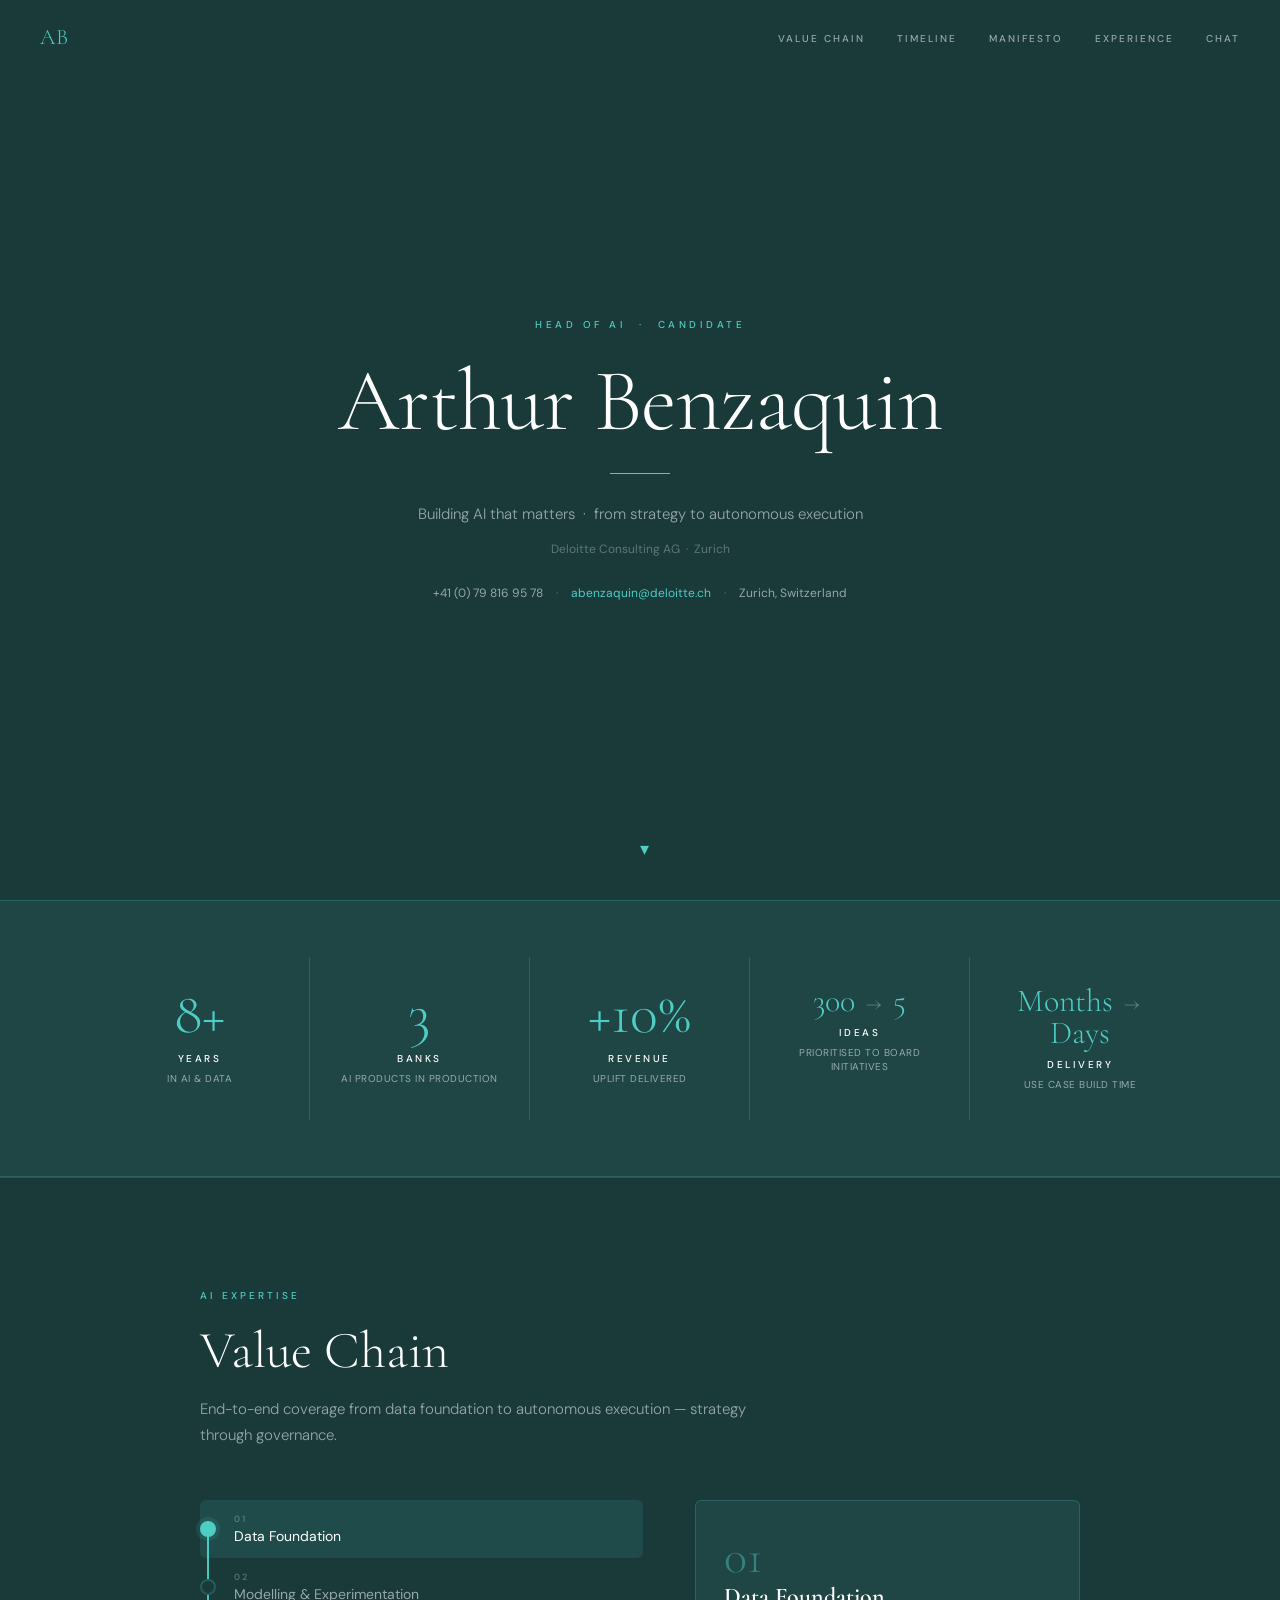
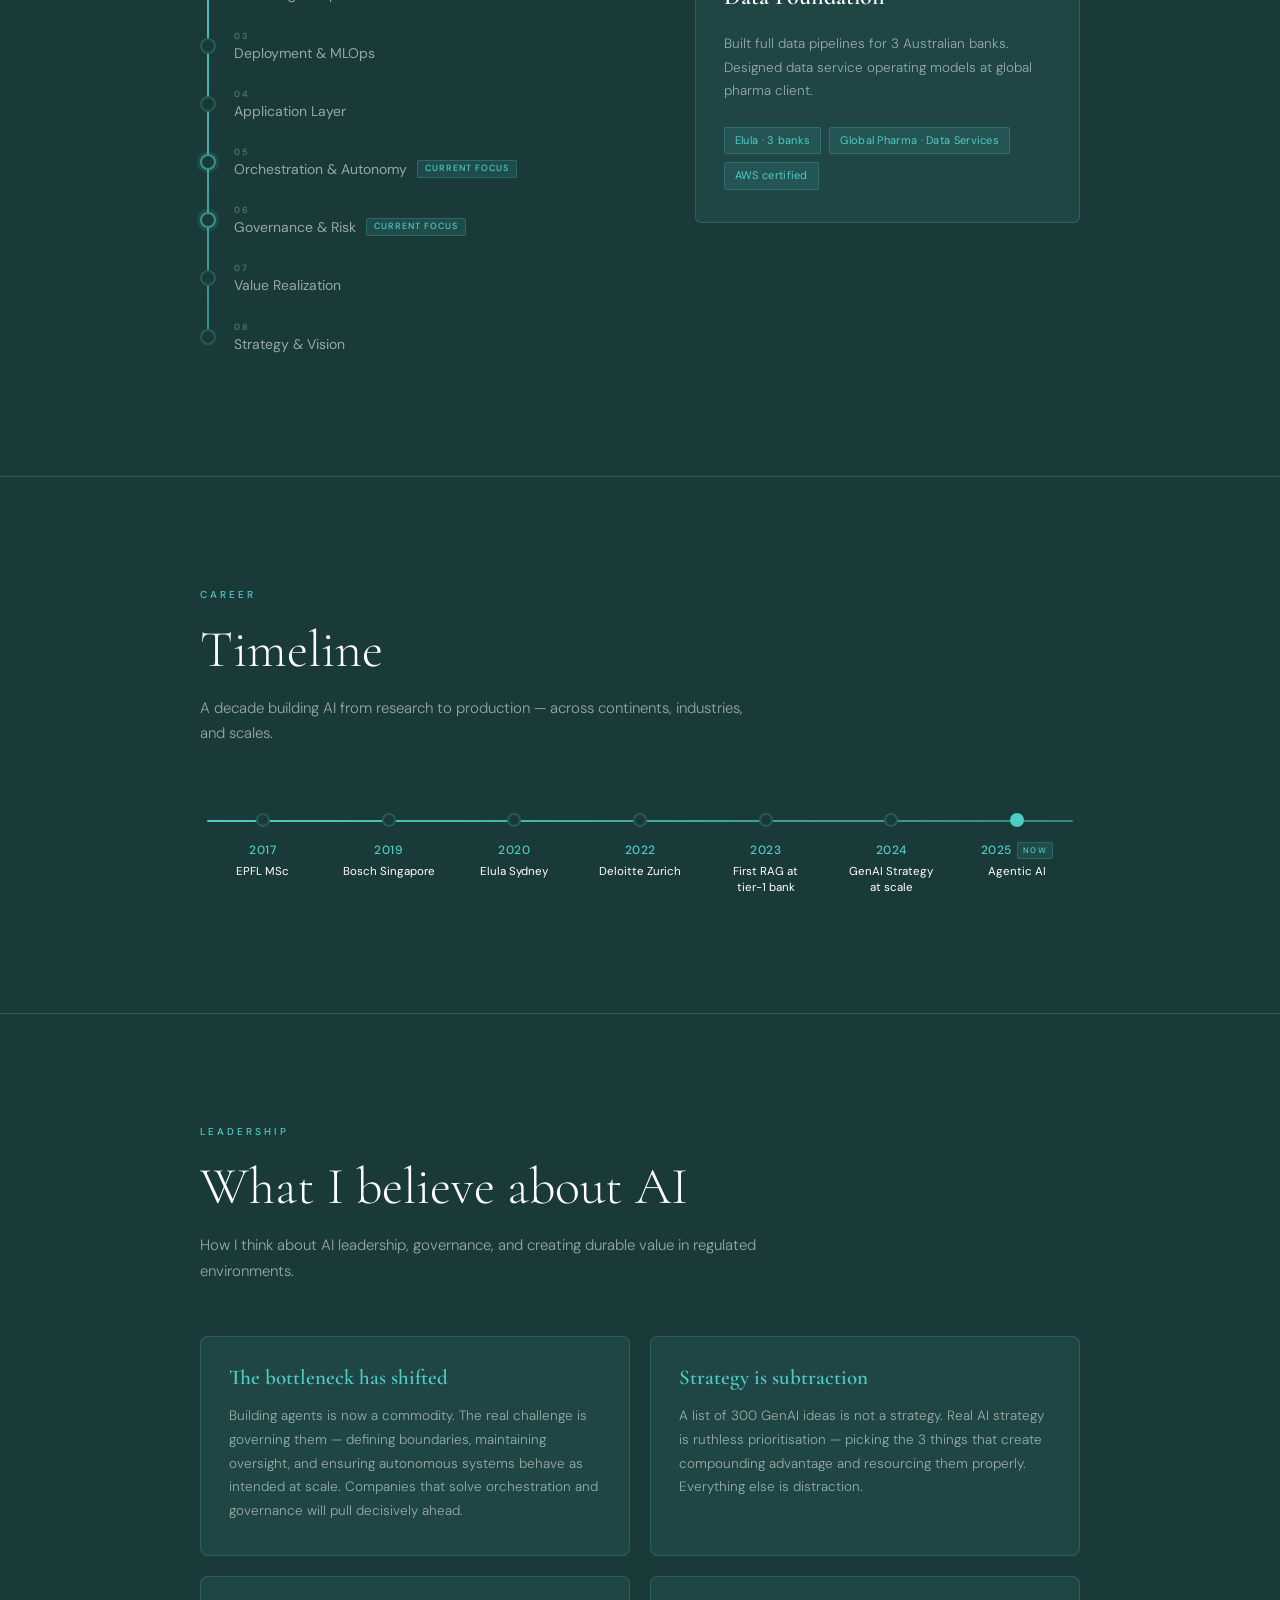
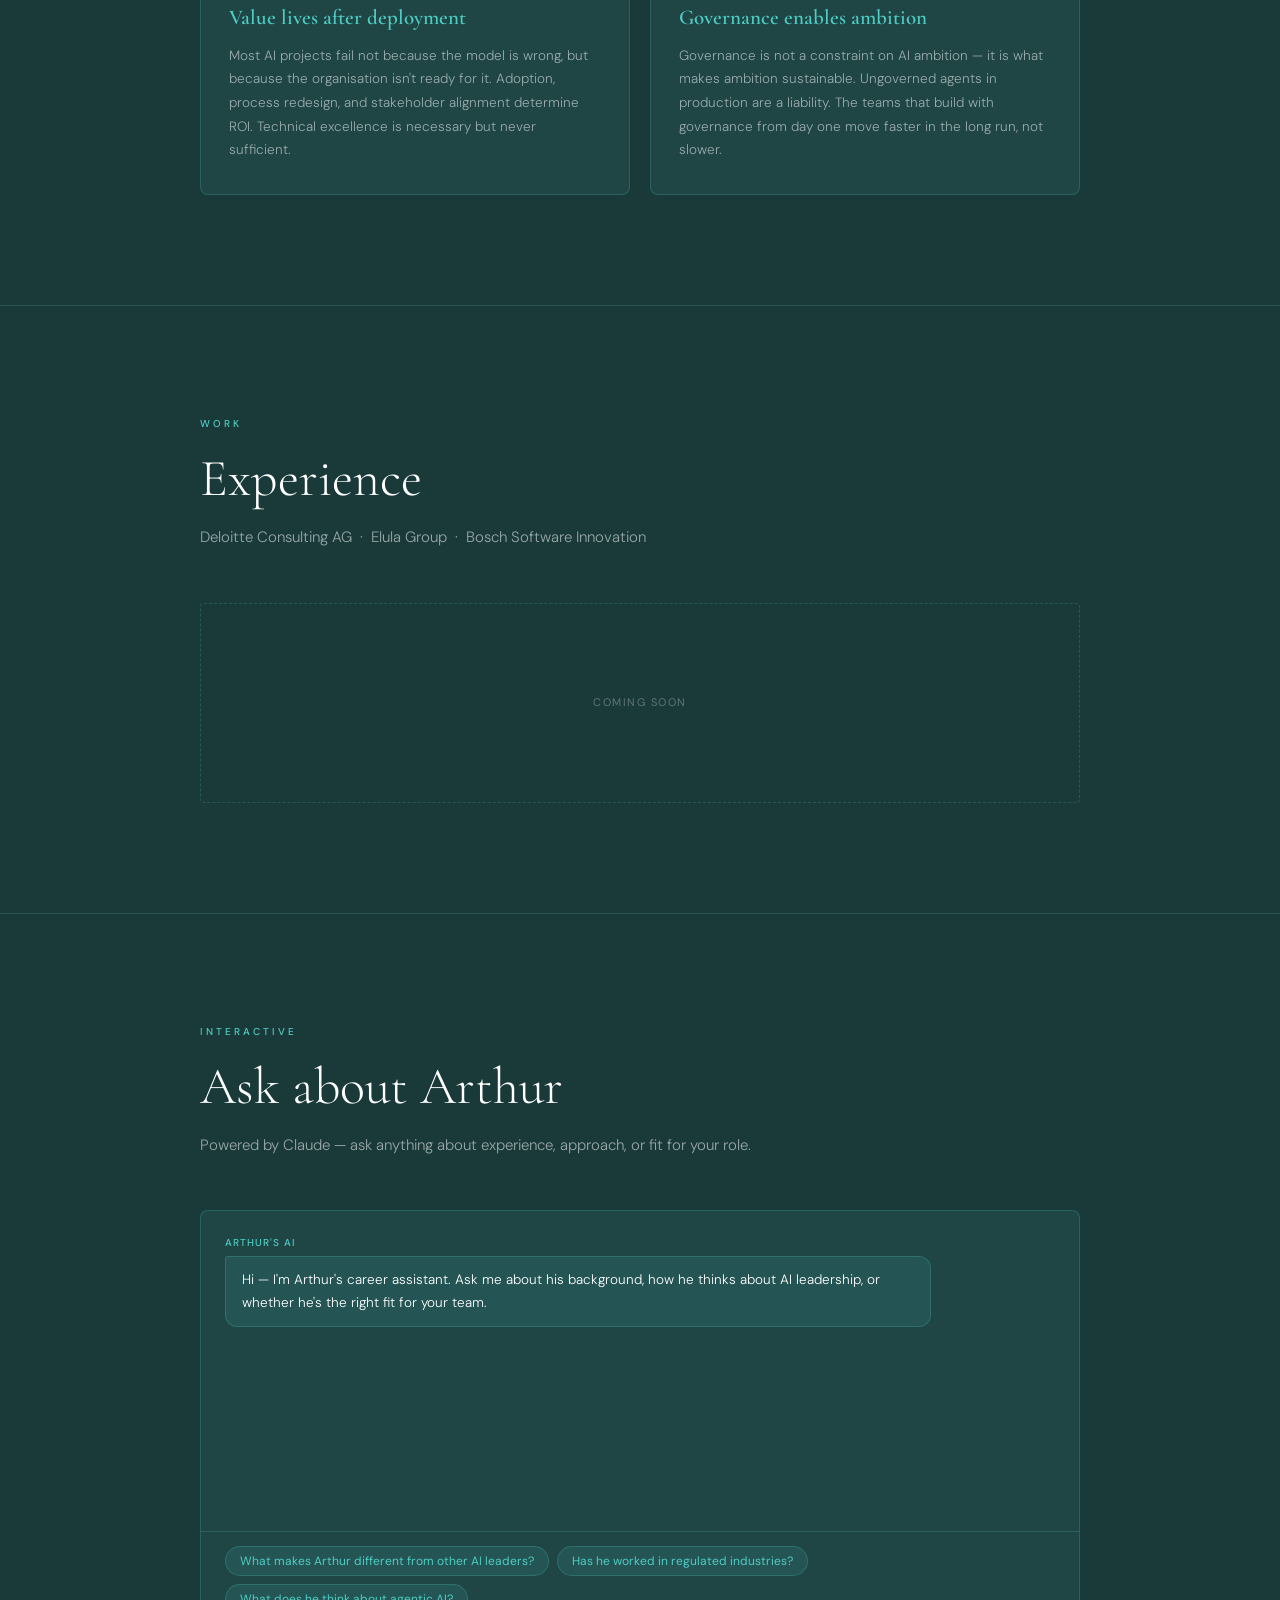
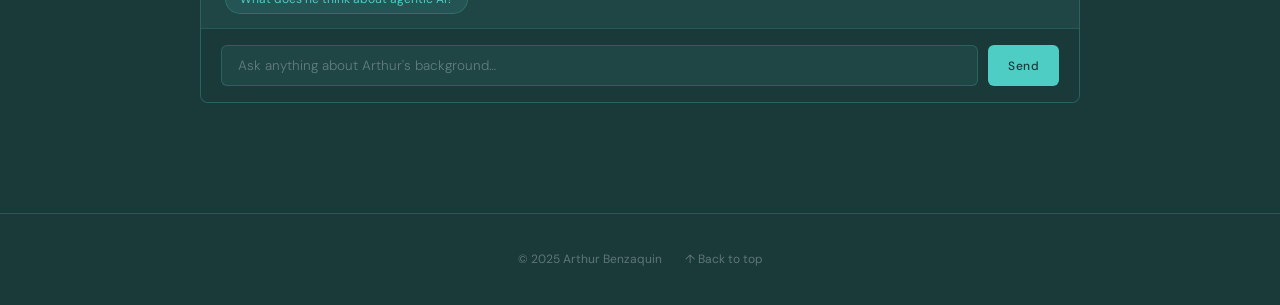
==== commit 63f5826e: "Add Career Timeline and Manifesto sections to head-of-ai.html Timeline: 7-node horizontal timeline (" ====
--- a/head-of-ai.html
+++ b/head-of-ai.html
@@ -583,6 +583,139 @@
   .chat-send:hover    { opacity: 0.85; }
   .chat-send:disabled { opacity: 0.4; cursor: not-allowed; }
 
+  /* ─── TIMELINE ─── */
+  @keyframes nowPulse {
+    0%, 100% { box-shadow: 0 0 0 3px var(--accent-dim), 0 0 10px rgba(78,205,196,0.25); }
+    50%       { box-shadow: 0 0 0 6px rgba(78,205,196,0.12), 0 0 22px rgba(78,205,196,0.5); }
+  }
+
+  .tl-outer { overflow-x: auto; padding-bottom: 8px; }
+
+  .tl-inner {
+    position: relative;
+    display: flex;
+    justify-content: space-between;
+    align-items: flex-start;
+    min-width: 560px;
+    padding-top: 14px;
+  }
+
+  .tl-track {
+    position: absolute;
+    top: 21px; /* padding-top(14) + half-dot(7) */
+    left: 7px; right: 7px;
+    height: 2px;
+    overflow: hidden;
+    border-radius: 1px;
+  }
+  .tl-track-bg  { position: absolute; inset: 0; background: var(--accent-rule); }
+  .tl-track-fill {
+    position: absolute; top: 0; left: 0; height: 100%; width: 0;
+    background: linear-gradient(to right, var(--accent), rgba(78,205,196,0.4));
+    transition: width 1.6s cubic-bezier(0.22, 1, 0.36, 1);
+  }
+
+  .tl-node {
+    display: flex; flex-direction: column; align-items: center;
+    flex: 1; position: relative; cursor: default;
+    opacity: 0; transform: translateY(10px);
+    transition: opacity 0.4s ease, transform 0.4s ease;
+  }
+  .tl-node.visible { opacity: 1; transform: translateY(0); }
+
+  .tl-dot {
+    width: 14px; height: 14px; border-radius: 50%;
+    border: 2px solid var(--accent-rule); background: var(--bg);
+    position: relative; z-index: 1; flex-shrink: 0;
+    transition: border-color 0.25s, background 0.25s, box-shadow 0.25s;
+  }
+  .tl-node:hover .tl-dot {
+    border-color: var(--accent); background: var(--accent);
+    box-shadow: 0 0 0 4px var(--accent-dim);
+  }
+  .tl-node.tl-now .tl-dot {
+    border-color: var(--accent); background: var(--accent);
+    animation: nowPulse 2.5s ease-in-out infinite;
+  }
+
+  .tl-tooltip {
+    position: absolute;
+    bottom: calc(100% + 10px);
+    left: 50%; transform: translateX(-50%);
+    background: var(--surface-2); border: 1px solid var(--accent-rule);
+    border-radius: 4px; padding: 7px 12px;
+    font-size: 11.5px; color: var(--text-muted); white-space: nowrap;
+    pointer-events: none; opacity: 0; z-index: 10;
+    transition: opacity 0.2s ease, transform 0.2s ease;
+  }
+  .tl-tooltip::after {
+    content: ''; position: absolute;
+    top: 100%; left: 50%; transform: translateX(-50%);
+    border: 5px solid transparent; border-top-color: var(--accent-rule);
+  }
+  .tl-node:hover .tl-tooltip { opacity: 1; transform: translateX(-50%) translateY(-4px); }
+
+  .tl-label { margin-top: 14px; text-align: center; }
+  .tl-year {
+    font-size: 12px; font-weight: 500; color: var(--accent);
+    letter-spacing: 0.5px; margin-bottom: 4px;
+    display: flex; align-items: center; justify-content: center; gap: 5px;
+  }
+  .tl-org { font-size: 11.5px; font-weight: 400; color: var(--text); line-height: 1.35; }
+  .tl-now-badge {
+    font-size: 8px; font-weight: 500; letter-spacing: 1.5px; text-transform: uppercase;
+    color: var(--accent); border: 1px solid var(--accent-rule);
+    padding: 1px 5px; border-radius: 2px; background: var(--accent-dim);
+  }
+  .tl-mobile-detail { display: none; }
+
+  @media (max-width: 640px) {
+    .tl-outer { overflow-x: visible; padding-bottom: 0; }
+    .tl-inner  { flex-direction: column; min-width: 0; padding-top: 0; }
+    .tl-track  { top: 7px; bottom: 7px; left: 7px; right: auto; width: 2px; height: auto; }
+    .tl-track-fill { width: 100%; height: 0; transition: height 1.6s cubic-bezier(0.22, 1, 0.36, 1); }
+    .tl-node   { flex-direction: row; align-items: flex-start; gap: 18px; max-width: none; padding: 12px 0; }
+    .tl-dot    { margin-top: 1px; flex-shrink: 0; }
+    .tl-label  { margin-top: 0; text-align: left; }
+    .tl-tooltip { display: none; }
+    .tl-mobile-detail { display: block; font-size: 11px; color: var(--text-muted); margin-top: 3px; }
+  }
+
+  /* ─── MANIFESTO ─── */
+  .manifesto-grid {
+    display: grid;
+    grid-template-columns: 1fr 1fr;
+    gap: 20px;
+  }
+
+  .manifesto-card {
+    background: var(--surface);
+    border: 1px solid var(--accent-rule);
+    border-radius: 8px;
+    padding: 28px 28px 32px;
+    transition: transform 0.25s ease, box-shadow 0.25s ease, border-color 0.25s ease;
+  }
+  .manifesto-card:hover {
+    transform: translateY(-4px);
+    box-shadow: 0 12px 36px rgba(0,0,0,0.28);
+    border-color: rgba(78,205,196,0.45);
+  }
+
+  .manifesto-card-title {
+    font-family: 'Cormorant Garamond', serif;
+    font-size: 21px; font-weight: 600;
+    color: var(--accent);
+    margin-bottom: 14px; line-height: 1.2;
+  }
+  .manifesto-card-text {
+    font-size: 13.5px; font-weight: 300;
+    color: var(--text-muted); line-height: 1.75;
+  }
+
+  @media (max-width: 600px) {
+    .manifesto-grid { grid-template-columns: 1fr; }
+  }
+
   /* ─── FOOTER ─── */
   footer {
     border-top: 1px solid var(--accent-rule);
@@ -796,7 +929,80 @@
     <div class="section-eyebrow">Career</div>
     <h2 class="section-title">Timeline</h2>
     <p class="section-subtitle">A decade building AI from research to production — across continents, industries, and scales.</p>
-    <div class="section-content">Coming soon</div>
+
+    <div class="tl-outer">
+      <div class="tl-inner">
+        <div class="tl-track">
+          <div class="tl-track-bg"></div>
+          <div class="tl-track-fill" id="tl-track-fill"></div>
+        </div>
+
+        <div class="tl-node" data-i="0">
+          <div class="tl-dot"><div class="tl-tooltip">Robotics &amp; Data Science</div></div>
+          <div class="tl-label">
+            <div class="tl-year">2017</div>
+            <div class="tl-org">EPFL MSc</div>
+            <div class="tl-mobile-detail">Robotics &amp; Data Science</div>
+          </div>
+        </div>
+
+        <div class="tl-node" data-i="1">
+          <div class="tl-dot"><div class="tl-tooltip">First ML in production, IoT sensors</div></div>
+          <div class="tl-label">
+            <div class="tl-year">2019</div>
+            <div class="tl-org">Bosch Singapore</div>
+            <div class="tl-mobile-detail">First ML in production, IoT sensors</div>
+          </div>
+        </div>
+
+        <div class="tl-node" data-i="2">
+          <div class="tl-dot"><div class="tl-tooltip">Built &amp; owned AIaaS products, 3 banks</div></div>
+          <div class="tl-label">
+            <div class="tl-year">2020</div>
+            <div class="tl-org">Elula Sydney</div>
+            <div class="tl-mobile-detail">Built &amp; owned AIaaS products, 3 banks</div>
+          </div>
+        </div>
+
+        <div class="tl-node" data-i="3">
+          <div class="tl-dot"><div class="tl-tooltip">Enterprise AI consulting begins</div></div>
+          <div class="tl-label">
+            <div class="tl-year">2022</div>
+            <div class="tl-org">Deloitte Zurich</div>
+            <div class="tl-mobile-detail">Enterprise AI consulting begins</div>
+          </div>
+        </div>
+
+        <div class="tl-node" data-i="4">
+          <div class="tl-dot"><div class="tl-tooltip">GenAI pioneer in Swiss FS</div></div>
+          <div class="tl-label">
+            <div class="tl-year">2023</div>
+            <div class="tl-org">First RAG at<br>tier-1 bank</div>
+            <div class="tl-mobile-detail">GenAI pioneer in Swiss FS</div>
+          </div>
+        </div>
+
+        <div class="tl-node" data-i="5">
+          <div class="tl-dot"><div class="tl-tooltip">300+ ideas &#8594; 5 initiatives</div></div>
+          <div class="tl-label">
+            <div class="tl-year">2024</div>
+            <div class="tl-org">GenAI Strategy<br>at scale</div>
+            <div class="tl-mobile-detail">300+ ideas &#8594; 5 initiatives</div>
+          </div>
+        </div>
+
+        <div class="tl-node tl-now" data-i="6">
+          <div class="tl-dot"><div class="tl-tooltip">Orchestration platform, governed autonomy</div></div>
+          <div class="tl-label">
+            <div class="tl-year">2025 <span class="tl-now-badge">now</span></div>
+            <div class="tl-org">Agentic AI</div>
+            <div class="tl-mobile-detail">Orchestration platform, governed autonomy</div>
+          </div>
+        </div>
+
+      </div>
+    </div>
+
   </div>
 </section>
 
@@ -804,9 +1010,32 @@
 <section id="manifesto" class="placeholder-section">
   <div class="section-inner">
     <div class="section-eyebrow">Leadership</div>
-    <h2 class="section-title">Manifesto</h2>
+    <h2 class="section-title">What I believe about AI</h2>
     <p class="section-subtitle">How I think about AI leadership, governance, and creating durable value in regulated environments.</p>
-    <div class="section-content">Coming soon</div>
+
+    <div class="manifesto-grid">
+
+      <div class="manifesto-card">
+        <div class="manifesto-card-title">The bottleneck has shifted</div>
+        <p class="manifesto-card-text">Building agents is now a commodity. The real challenge is governing them — defining boundaries, maintaining oversight, and ensuring autonomous systems behave as intended at scale. Companies that solve orchestration and governance will pull decisively ahead.</p>
+      </div>
+
+      <div class="manifesto-card">
+        <div class="manifesto-card-title">Strategy is subtraction</div>
+        <p class="manifesto-card-text">A list of 300 GenAI ideas is not a strategy. Real AI strategy is ruthless prioritisation — picking the 3 things that create compounding advantage and resourcing them properly. Everything else is distraction.</p>
+      </div>
+
+      <div class="manifesto-card">
+        <div class="manifesto-card-title">Value lives after deployment</div>
+        <p class="manifesto-card-text">Most AI projects fail not because the model is wrong, but because the organisation isn't ready for it. Adoption, process redesign, and stakeholder alignment determine ROI. Technical excellence is necessary but never sufficient.</p>
+      </div>
+
+      <div class="manifesto-card">
+        <div class="manifesto-card-title">Governance enables ambition</div>
+        <p class="manifesto-card-text">Governance is not a constraint on AI ambition — it is what makes ambition sustainable. Ungoverned agents in production are a liability. The teams that build with governance from day one move faster in the long run, not slower.</p>
+      </div>
+
+    </div>
   </div>
 </section>
 
@@ -986,6 +1215,28 @@
   }, { threshold: 0.3 });
   metricObserver.observe(metricsSection);
 
+  // ── Timeline ──
+  const tlSection   = document.getElementById('timeline');
+  const tlTrackFill = document.getElementById('tl-track-fill');
+  const tlNodes     = document.querySelectorAll('.tl-node');
+
+  const tlObserver = new IntersectionObserver(entries => {
+    entries.forEach(entry => {
+      if (!entry.isIntersecting) return;
+      const mobile = window.innerWidth <= 640;
+      setTimeout(() => {
+        if (mobile) tlTrackFill.style.height = '100%';
+        else        tlTrackFill.style.width  = '100%';
+      }, 80);
+      tlNodes.forEach((node, i) => {
+        setTimeout(() => node.classList.add('visible'), 160 + i * 110);
+      });
+      tlObserver.disconnect();
+    });
+  }, { threshold: 0.2 });
+
+  if (tlSection) tlObserver.observe(tlSection);
+
   // ── Chat Widget ──
   const CHAT_SYSTEM = `You are Arthur Benzaquin's AI career assistant, embedded in his personal CV website.
 Arthur is targeting Head of AI roles at companies that want to operationalise AI seriously — not just experiment with it.
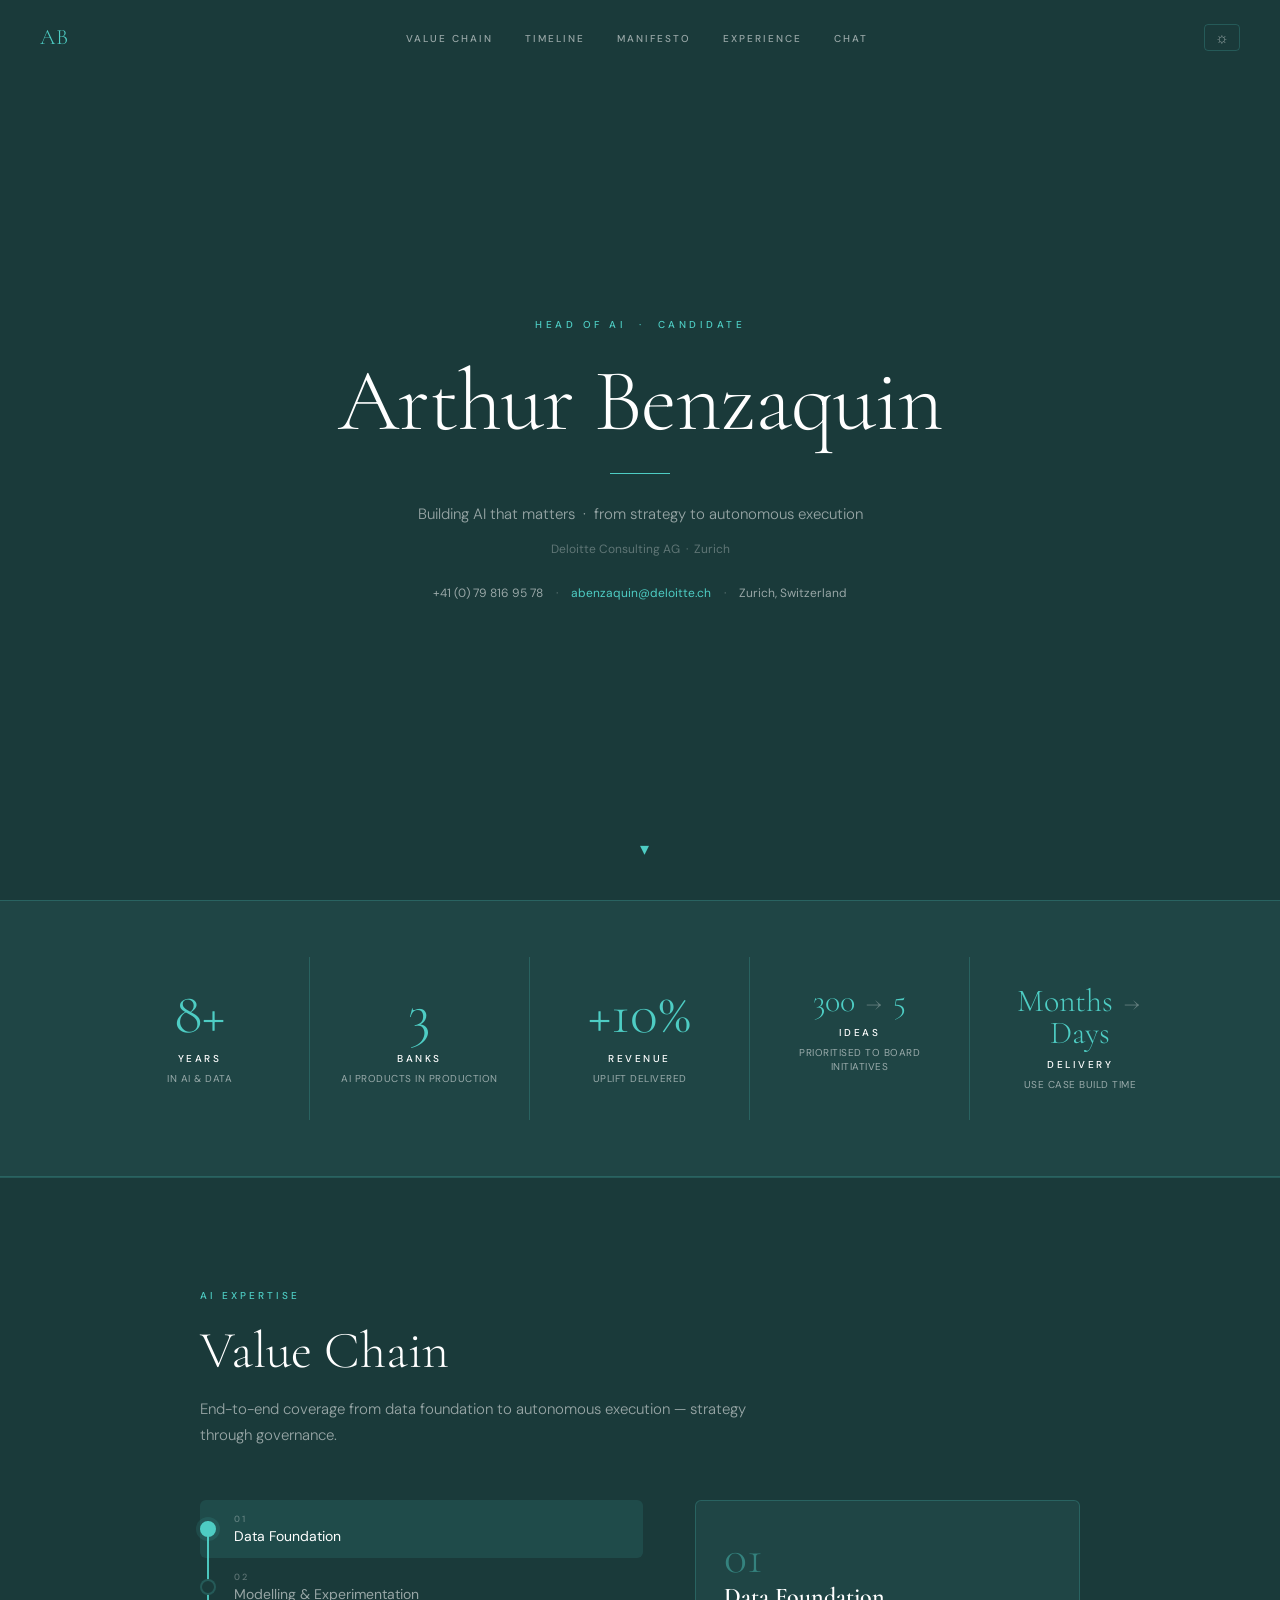
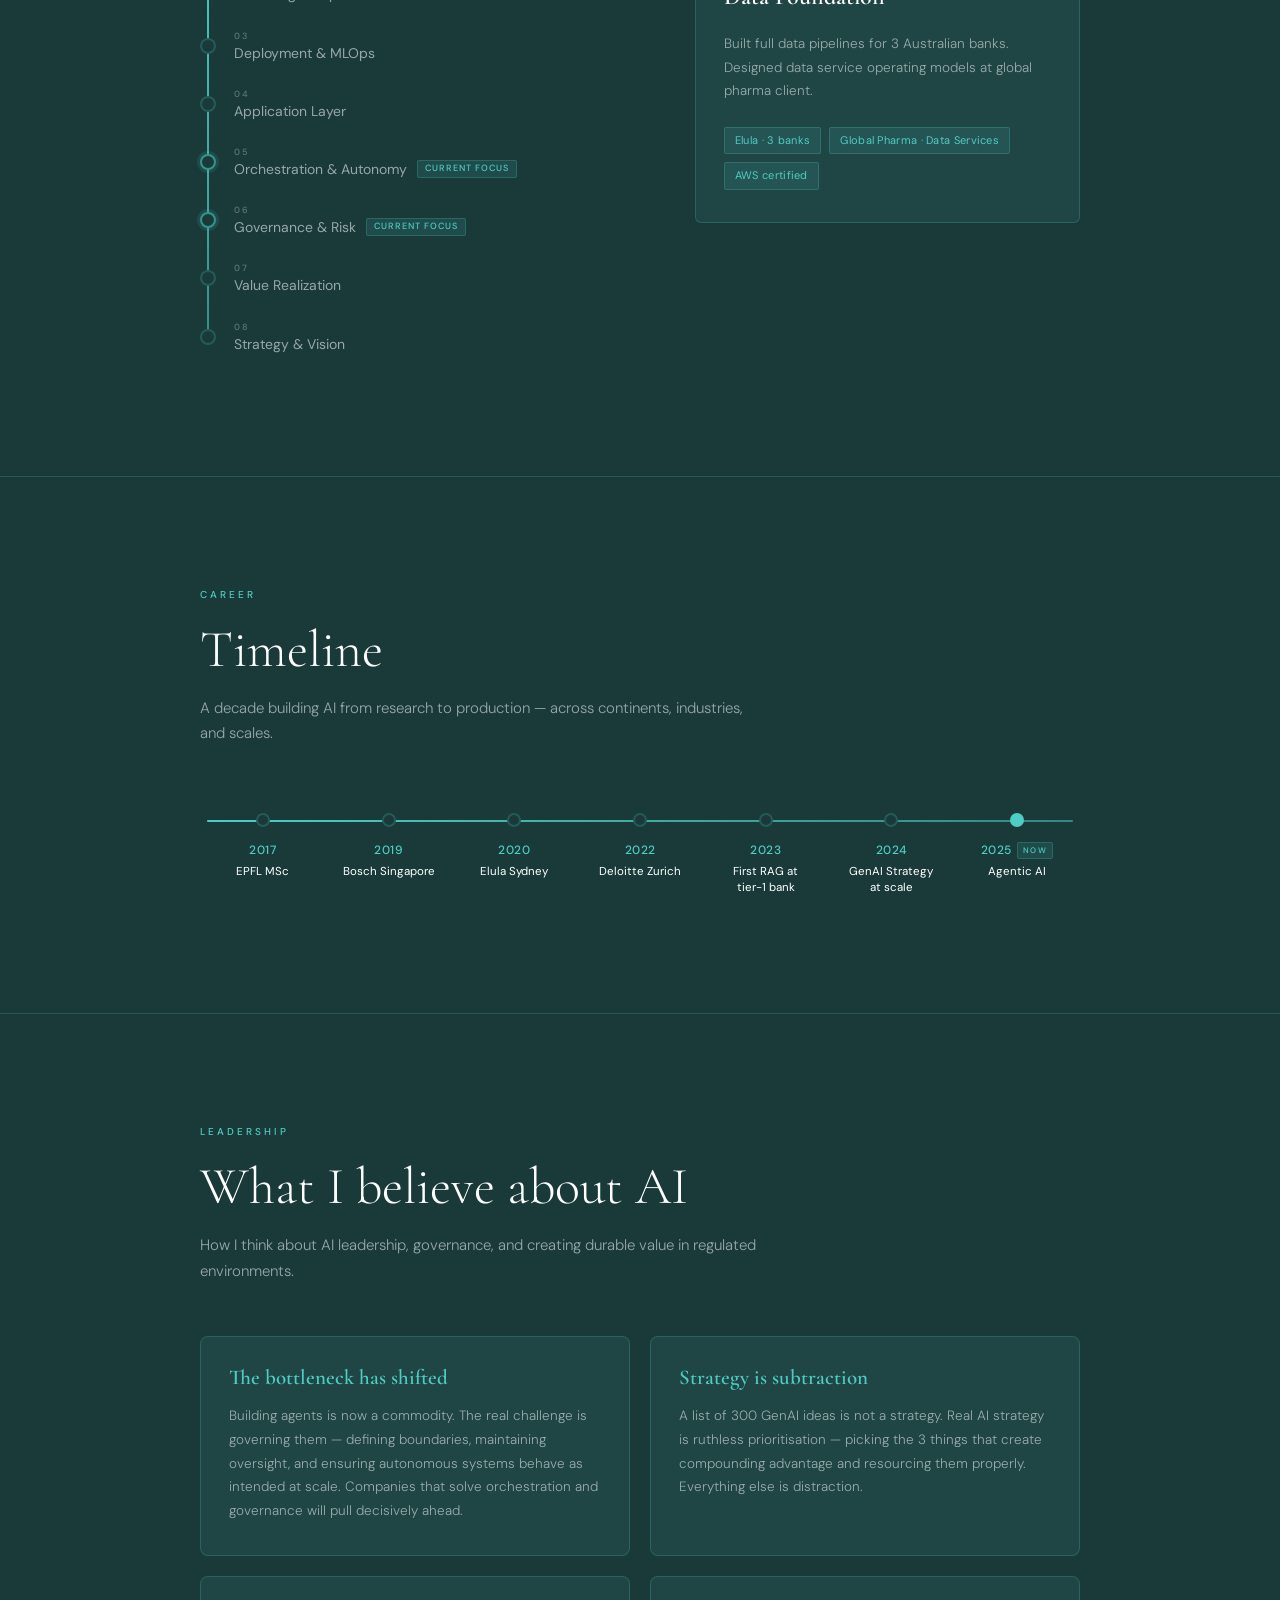
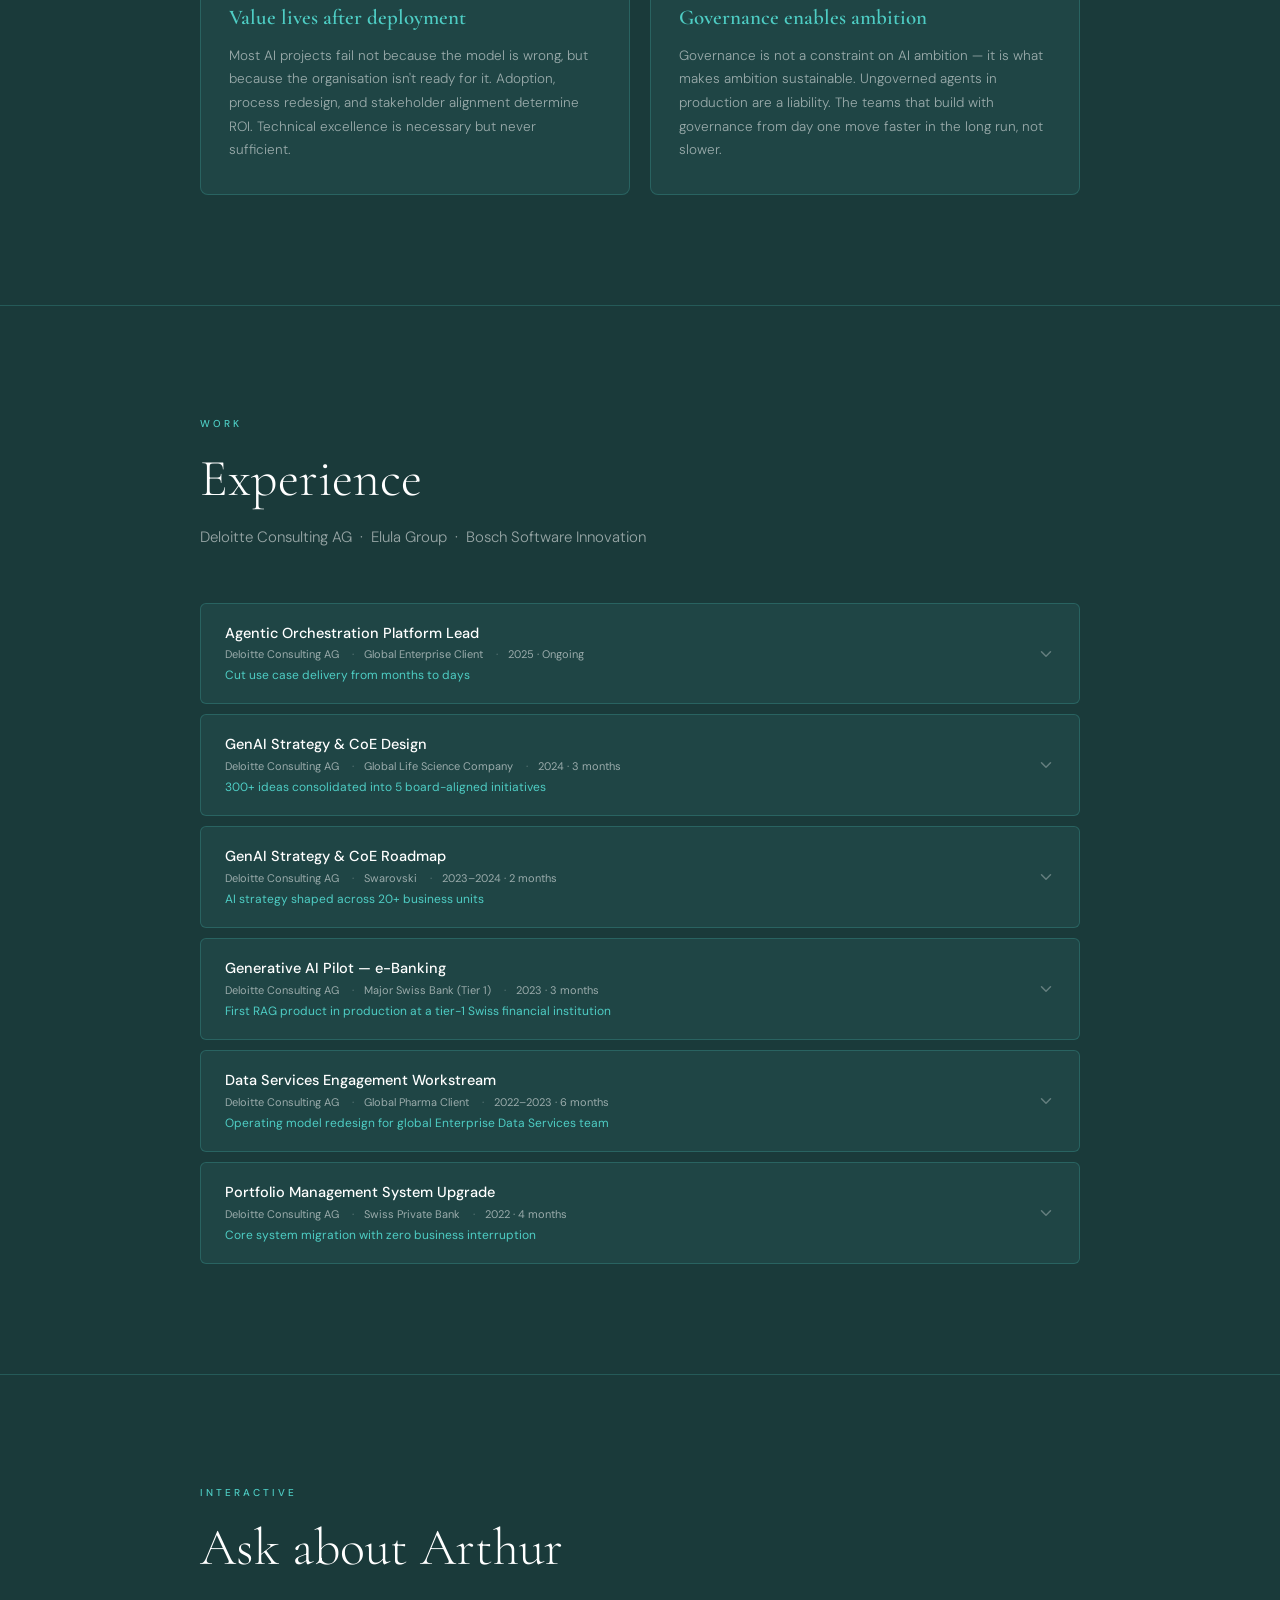
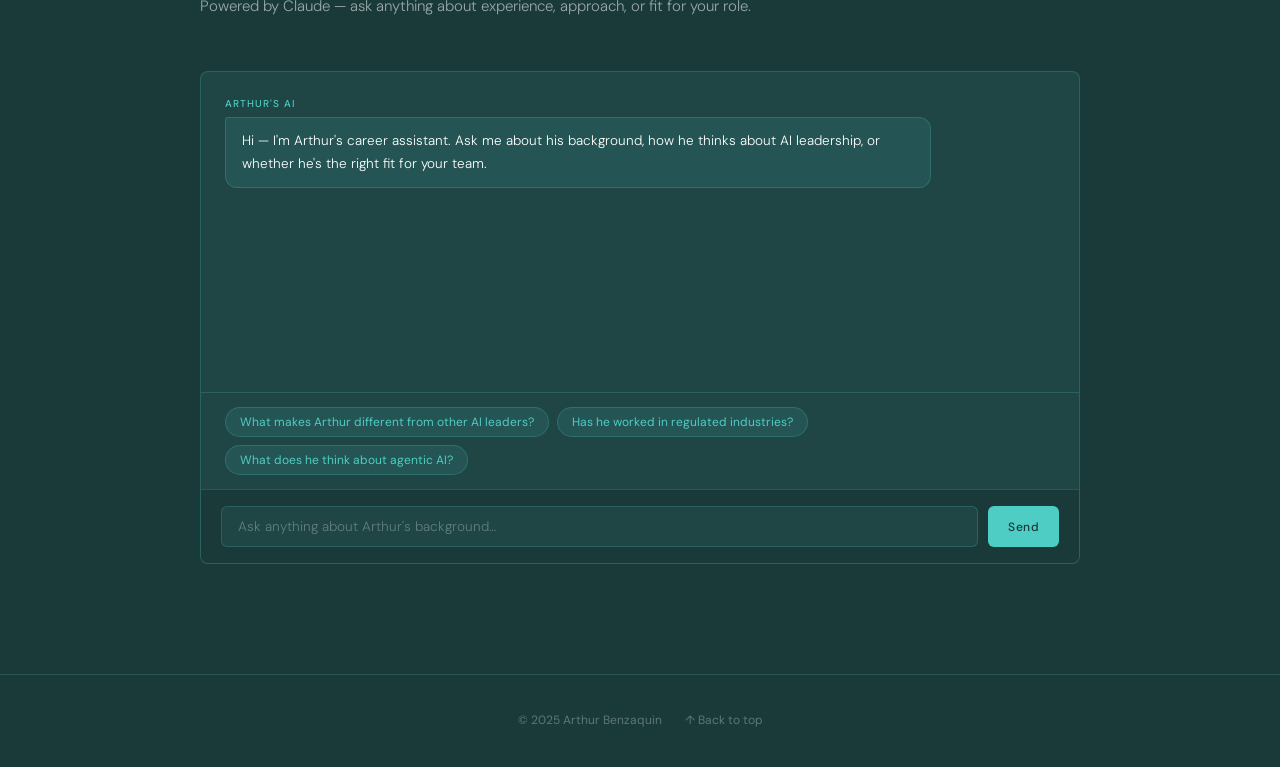
==== commit 867d424d: "Polish head-of-ai.html: dark/light mode, experience cards, scroll reveal, print CSS, SEO - Dark/ligh" ====
--- a/head-of-ai.html
+++ b/head-of-ai.html
@@ -3,6 +3,15 @@
 <head>
 <meta charset="UTF-8">
 <meta name="viewport" content="width=device-width, initial-scale=1.0">
+<meta name="description" content="Arthur Benzaquin — Head of AI candidate. End-to-end AI value chain from strategy to autonomous execution. Senior Consultant AI & Data at Deloitte Zurich.">
+<meta name="author" content="Arthur Benzaquin">
+<meta property="og:title" content="Arthur Benzaquin — Head of AI">
+<meta property="og:description" content="Building AI that matters — from strategy to autonomous execution. 8 years in AI across financial services, life sciences, and enterprise.">
+<meta property="og:type" content="website">
+<meta name="twitter:card" content="summary">
+<meta name="twitter:title" content="Arthur Benzaquin — Head of AI">
+<meta name="twitter:description" content="Building AI that matters — from strategy to autonomous execution.">
+<link rel="canonical" href="https://benzaqui.github.io/head-of-ai.html">
 <title>Arthur Benzaquin — Head of AI</title>
 <link href="https://fonts.googleapis.com/css2?family=Cormorant+Garamond:ital,wght@0,300;0,400;0,600;1,300;1,400&family=DM+Sans:wght@300;400;500&display=swap" rel="stylesheet">
 <style>
@@ -753,12 +762,212 @@
     .section-title { font-size: 36px; }
   }
 
+  /* ─── LIGHT MODE ─── */
+  body.light {
+    --bg:          #faf9f6;
+    --surface:     #f0eeea;
+    --surface-2:   #e4e1db;
+    --accent:      #2a9d8f;
+    --accent-dim:  rgba(42,157,143,0.10);
+    --accent-rule: rgba(42,157,143,0.22);
+    --text:        #1c2b2b;
+    --text-muted:  rgba(28,43,43,0.65);
+    --text-dim:    rgba(28,43,43,0.38);
+  }
+
+  body.transitioning,
+  body.transitioning * {
+    transition: background-color 0.3s ease, color 0.3s ease, border-color 0.3s ease !important;
+  }
+
+  /* ─── MODE TOGGLE ─── */
+  .mode-toggle {
+    background: none;
+    border: 1px solid var(--accent-rule);
+    color: var(--text-muted);
+    cursor: pointer;
+    padding: 5px 10px;
+    border-radius: 4px;
+    font-size: 15px;
+    line-height: 1;
+    transition: color 0.2s, border-color 0.2s, background 0.2s;
+    flex-shrink: 0;
+  }
+  .mode-toggle:hover {
+    color: var(--accent);
+    border-color: var(--accent);
+    background: var(--accent-dim);
+  }
+
+  /* ─── EXPERIENCE ─── */
+  .exp-cards { display: flex; flex-direction: column; gap: 10px; }
+
+  .exp-card {
+    background: var(--surface);
+    border: 1px solid var(--accent-rule);
+    border-radius: 6px;
+    overflow: hidden;
+    transition: border-color 0.25s ease;
+  }
+  .exp-card.open { border-color: rgba(78,205,196,0.45); }
+  body.light .exp-card.open { border-color: rgba(42,157,143,0.5); }
+
+  .exp-header {
+    width: 100%;
+    background: none;
+    border: none;
+    color: inherit;
+    font-family: inherit;
+    text-align: left;
+    padding: 20px 24px;
+    cursor: pointer;
+    display: grid;
+    grid-template-columns: 1fr auto;
+    gap: 16px;
+    align-items: center;
+    transition: background 0.2s;
+  }
+  .exp-header:hover { background: var(--accent-dim); }
+
+  .exp-role {
+    font-size: 14.5px;
+    font-weight: 500;
+    color: var(--text);
+    margin-bottom: 5px;
+    line-height: 1.3;
+  }
+  .exp-meta {
+    font-size: 11px;
+    color: var(--text-muted);
+    display: flex;
+    flex-wrap: wrap;
+    gap: 4px 0;
+  }
+  .exp-meta span { margin-right: 10px; }
+  .exp-meta span:not(:last-child)::after { content: ' ·'; color: var(--text-dim); margin-left: 10px; }
+
+  .exp-impact {
+    font-size: 12px;
+    color: var(--accent);
+    margin-top: 6px;
+  }
+
+  .exp-chevron {
+    width: 18px; height: 18px;
+    color: var(--text-dim);
+    transition: transform 0.3s ease, color 0.2s;
+    flex-shrink: 0;
+  }
+  .exp-card.open .exp-chevron {
+    transform: rotate(180deg);
+    color: var(--accent);
+  }
+
+  .exp-body {
+    display: none;
+    padding: 0 24px 24px;
+    border-top: 1px solid var(--accent-rule);
+  }
+  .exp-card.open .exp-body { display: block; }
+
+  .exp-bullets {
+    list-style: none;
+    margin: 18px 0 14px;
+    display: flex;
+    flex-direction: column;
+    gap: 8px;
+  }
+  .exp-bullets li {
+    font-size: 13.5px;
+    font-weight: 300;
+    color: var(--text-muted);
+    line-height: 1.65;
+    padding-left: 16px;
+    position: relative;
+  }
+  .exp-bullets li::before {
+    content: '–';
+    position: absolute;
+    left: 0;
+    color: var(--accent);
+  }
+
+  .exp-tags { display: flex; flex-wrap: wrap; gap: 7px; }
+  .exp-tag {
+    font-size: 11px;
+    color: var(--accent);
+    border: 1px solid var(--accent-rule);
+    background: var(--accent-dim);
+    padding: 3px 9px;
+    border-radius: 2px;
+  }
+
+  /* ─── SCROLL REVEAL ─── */
+  .reveal {
+    opacity: 0;
+    transform: translateY(22px);
+  }
+  .reveal.in {
+    opacity: 1;
+    transform: translateY(0);
+    transition: opacity 0.6s cubic-bezier(0.22, 1, 0.36, 1), transform 0.6s cubic-bezier(0.22, 1, 0.36, 1);
+  }
+
   /* ─── PRINT ─── */
   @media print {
-    nav, .hero-scroll { display: none; }
-    #hero { min-height: auto; padding-top: 40px; }
-    .placeholder-section { page-break-inside: avoid; }
-    body { background: white; color: black; }
+    *, *::before, *::after { transition: none !important; animation: none !important; }
+
+    nav, .hero-scroll, #chat, .mode-toggle { display: none !important; }
+
+    :root {
+      --bg:          #ffffff;
+      --surface:     #f5f5f5;
+      --surface-2:   #ebebeb;
+      --accent:      #1a7a73;
+      --accent-dim:  rgba(26,122,115,0.06);
+      --accent-rule: rgba(26,122,115,0.25);
+      --text:        #111111;
+      --text-muted:  #444444;
+      --text-dim:    #777777;
+    }
+
+    @page { size: A4; margin: 18mm 16mm 18mm 16mm; }
+
+    body { background: #fff !important; color: #111 !important; }
+
+    #hero { min-height: auto !important; padding: 24pt 0 16pt !important; }
+    .hero-name { font-size: 40pt !important; }
+
+    .placeholder-section { padding: 24pt 0 !important; page-break-inside: avoid; }
+    .section-title { font-size: 26pt !important; }
+
+    /* All animated elements must be visible */
+    .reveal, .tl-node, .metric-arrow { opacity: 1 !important; transform: none !important; }
+
+    /* Expand all VC panels */
+    .vc-panel {
+      opacity: 1 !important;
+      transform: none !important;
+      pointer-events: auto !important;
+      position: static !important;
+    }
+    .vc-diagram { grid-template-columns: 1fr; }
+
+    /* Expand all experience cards */
+    .exp-body { display: block !important; }
+    .exp-card { page-break-inside: avoid; }
+
+    /* Print contact footer */
+    footer::after {
+      content: 'Full CV: abenzaquin@deloitte.ch';
+      display: block;
+      margin-top: 6pt;
+      font-size: 9pt;
+      color: #555;
+    }
+
+    .manifesto-card { transform: none !important; box-shadow: none !important; }
+    .manifesto-grid { grid-template-columns: 1fr 1fr; }
   }
 </style>
 </head>
@@ -774,6 +983,7 @@
     <li><a href="#experience">Experience</a></li>
     <li><a href="#chat">Chat</a></li>
   </ul>
+  <button class="mode-toggle" id="mode-toggle" aria-label="Toggle colour mode">&#9788;</button>
 </nav>
 
 <!-- HERO -->
@@ -1045,7 +1255,174 @@
     <div class="section-eyebrow">Work</div>
     <h2 class="section-title">Experience</h2>
     <p class="section-subtitle">Deloitte Consulting AG &nbsp;·&nbsp; Elula Group &nbsp;·&nbsp; Bosch Software Innovation</p>
-    <div class="section-content">Coming soon</div>
+
+    <div class="exp-cards">
+
+      <div class="exp-card">
+        <button class="exp-header">
+          <div>
+            <div class="exp-role">Agentic Orchestration Platform Lead</div>
+            <div class="exp-meta">
+              <span>Deloitte Consulting AG</span><span>Global Enterprise Client</span><span>2025 · Ongoing</span>
+            </div>
+            <div class="exp-impact">Cut use case delivery from months to days</div>
+          </div>
+          <svg class="exp-chevron" viewBox="0 0 24 24" fill="none" stroke="currentColor" stroke-width="2" stroke-linecap="round" stroke-linejoin="round"><polyline points="6 9 12 15 18 9"/></svg>
+        </button>
+        <div class="exp-body">
+          <ul class="exp-bullets">
+            <li>Architected enterprise agentic orchestration platform supporting semi/fully autonomous agent execution across business systems</li>
+            <li>Reduced AI use case delivery from months to days through modular agent design and standardised tooling</li>
+            <li>Embedded governance from day one — agent boundaries, audit trails, and control layers for enterprise compliance</li>
+            <li>Led cross-functional team spanning AI engineering, solution architecture, and risk/compliance</li>
+          </ul>
+          <div class="exp-tags">
+            <span class="exp-tag">Agentic AI</span>
+            <span class="exp-tag">MLOps</span>
+            <span class="exp-tag">Governance</span>
+            <span class="exp-tag">Enterprise Platform</span>
+            <span class="exp-tag">Python</span>
+          </div>
+        </div>
+      </div>
+
+      <div class="exp-card">
+        <button class="exp-header">
+          <div>
+            <div class="exp-role">GenAI Strategy &amp; CoE Design</div>
+            <div class="exp-meta">
+              <span>Deloitte Consulting AG</span><span>Global Life Science Company</span><span>2024 · 3 months</span>
+            </div>
+            <div class="exp-impact">300+ ideas consolidated into 5 board-aligned initiatives</div>
+          </div>
+          <svg class="exp-chevron" viewBox="0 0 24 24" fill="none" stroke="currentColor" stroke-width="2" stroke-linecap="round" stroke-linejoin="round"><polyline points="6 9 12 15 18 9"/></svg>
+        </button>
+        <div class="exp-body">
+          <ul class="exp-bullets">
+            <li>Facilitated structured ideation across business units, collecting and scoring 300+ GenAI use case ideas</li>
+            <li>Applied strategic prioritisation framework to consolidate into 5 high-impact board-aligned initiatives</li>
+            <li>Designed rapid GenAI innovation framework — from idea to PoC in 6 weeks</li>
+            <li>Defined CoE operating model, talent roadmap, and governance principles for sustained AI capability</li>
+          </ul>
+          <div class="exp-tags">
+            <span class="exp-tag">GenAI Strategy</span>
+            <span class="exp-tag">CoE Design</span>
+            <span class="exp-tag">Innovation Frameworks</span>
+            <span class="exp-tag">Life Sciences</span>
+          </div>
+        </div>
+      </div>
+
+      <div class="exp-card">
+        <button class="exp-header">
+          <div>
+            <div class="exp-role">GenAI Strategy &amp; CoE Roadmap</div>
+            <div class="exp-meta">
+              <span>Deloitte Consulting AG</span><span>Swarovski</span><span>2023–2024 · 2 months</span>
+            </div>
+            <div class="exp-impact">AI strategy shaped across 20+ business units</div>
+          </div>
+          <svg class="exp-chevron" viewBox="0 0 24 24" fill="none" stroke="currentColor" stroke-width="2" stroke-linecap="round" stroke-linejoin="round"><polyline points="6 9 12 15 18 9"/></svg>
+        </button>
+        <div class="exp-body">
+          <ul class="exp-bullets">
+            <li>Conducted AI maturity assessment and use case discovery across 20+ global business units</li>
+            <li>Built GenAI roadmap spanning quick wins, strategic programmes, and long-term platform investments</li>
+            <li>Designed AI Centre of Excellence structure — governance, capabilities, tooling, and ways of working</li>
+            <li>Aligned C-suite and BU leadership on AI investment priorities</li>
+          </ul>
+          <div class="exp-tags">
+            <span class="exp-tag">GenAI Strategy</span>
+            <span class="exp-tag">CoE Roadmap</span>
+            <span class="exp-tag">Consumer &amp; CPG</span>
+            <span class="exp-tag">Stakeholder Alignment</span>
+          </div>
+        </div>
+      </div>
+
+      <div class="exp-card">
+        <button class="exp-header">
+          <div>
+            <div class="exp-role">Generative AI Pilot — e-Banking</div>
+            <div class="exp-meta">
+              <span>Deloitte Consulting AG</span><span>Major Swiss Bank (Tier 1)</span><span>2023 · 3 months</span>
+            </div>
+            <div class="exp-impact">First RAG product in production at a tier-1 Swiss financial institution</div>
+          </div>
+          <svg class="exp-chevron" viewBox="0 0 24 24" fill="none" stroke="currentColor" stroke-width="2" stroke-linecap="round" stroke-linejoin="round"><polyline points="6 9 12 15 18 9"/></svg>
+        </button>
+        <div class="exp-body">
+          <ul class="exp-bullets">
+            <li>Led design and build of RAG-powered GenAI product for e-banking — first of its kind at a tier-1 Swiss bank</li>
+            <li>Built on Azure OpenAI stack with custom retrieval pipeline, chunking strategy, and evaluation framework</li>
+            <li>Navigated Risk, Legal, and Compliance review — obtained full sign-off for production deployment</li>
+            <li>Managed stakeholder alignment from product owners to Chief Digital Officer</li>
+          </ul>
+          <div class="exp-tags">
+            <span class="exp-tag">RAG</span>
+            <span class="exp-tag">Azure OpenAI</span>
+            <span class="exp-tag">Financial Services</span>
+            <span class="exp-tag">Compliance</span>
+            <span class="exp-tag">LLM</span>
+          </div>
+        </div>
+      </div>
+
+      <div class="exp-card">
+        <button class="exp-header">
+          <div>
+            <div class="exp-role">Data Services Engagement Workstream</div>
+            <div class="exp-meta">
+              <span>Deloitte Consulting AG</span><span>Global Pharma Client</span><span>2022–2023 · 6 months</span>
+            </div>
+            <div class="exp-impact">Operating model redesign for global Enterprise Data Services team</div>
+          </div>
+          <svg class="exp-chevron" viewBox="0 0 24 24" fill="none" stroke="currentColor" stroke-width="2" stroke-linecap="round" stroke-linejoin="round"><polyline points="6 9 12 15 18 9"/></svg>
+        </button>
+        <div class="exp-body">
+          <ul class="exp-bullets">
+            <li>Built end-to-end data capability map covering 80+ data services across the global EDS organisation</li>
+            <li>Designed AI/data maturity model and benchmarked organisation against industry leaders</li>
+            <li>Led operating model redesign — team structure, service catalogue, and governance framework</li>
+            <li>Delivered actionable 18-month roadmap to C-suite data leadership</li>
+          </ul>
+          <div class="exp-tags">
+            <span class="exp-tag">Data Strategy</span>
+            <span class="exp-tag">Operating Model</span>
+            <span class="exp-tag">Pharma</span>
+            <span class="exp-tag">Capability Mapping</span>
+          </div>
+        </div>
+      </div>
+
+      <div class="exp-card">
+        <button class="exp-header">
+          <div>
+            <div class="exp-role">Portfolio Management System Upgrade</div>
+            <div class="exp-meta">
+              <span>Deloitte Consulting AG</span><span>Swiss Private Bank</span><span>2022 · 4 months</span>
+            </div>
+            <div class="exp-impact">Core system migration with zero business interruption</div>
+          </div>
+          <svg class="exp-chevron" viewBox="0 0 24 24" fill="none" stroke="currentColor" stroke-width="2" stroke-linecap="round" stroke-linejoin="round"><polyline points="6 9 12 15 18 9"/></svg>
+        </button>
+        <div class="exp-body">
+          <ul class="exp-bullets">
+            <li>Managed data migration workstream for core portfolio management system upgrade at a Swiss private bank</li>
+            <li>Designed data mapping, validation rules, and reconciliation logic across legacy and target systems</li>
+            <li>Coordinated with business analysts, IT, and client stakeholders to ensure data integrity at go-live</li>
+            <li>Delivered migration with zero business interruption across 5 asset classes</li>
+          </ul>
+          <div class="exp-tags">
+            <span class="exp-tag">Financial Services</span>
+            <span class="exp-tag">Data Migration</span>
+            <span class="exp-tag">Private Banking</span>
+            <span class="exp-tag">Project Management</span>
+          </div>
+        </div>
+      </div>
+
+    </div>
   </div>
 </section>
 
@@ -1355,6 +1732,77 @@
       chatSend();
     });
   });
+
+  // ── Dark / Light mode toggle ──
+  const modeToggle = document.getElementById('mode-toggle');
+  const SUN = '&#9788;';
+  const MOON = '&#9790;';
+
+  if (localStorage.getItem('colorMode') === 'light') {
+    document.body.classList.add('light');
+    modeToggle.innerHTML = MOON;
+  }
+
+  modeToggle.addEventListener('click', () => {
+    document.body.classList.add('transitioning');
+    setTimeout(() => document.body.classList.remove('transitioning'), 350);
+    const isLight = document.body.classList.toggle('light');
+    modeToggle.innerHTML = isLight ? MOON : SUN;
+    localStorage.setItem('colorMode', isLight ? 'light' : 'dark');
+  });
+
+  // ── Experience accordion ──
+  document.querySelectorAll('.exp-header').forEach(btn => {
+    btn.addEventListener('click', () => {
+      const card   = btn.closest('.exp-card');
+      const isOpen = card.classList.contains('open');
+      document.querySelectorAll('.exp-card.open').forEach(c => c.classList.remove('open'));
+      if (!isOpen) card.classList.add('open');
+    });
+  });
+
+  // ── Scroll reveal ──
+  const revealObserver = new IntersectionObserver((entries) => {
+    entries.forEach(entry => {
+      if (!entry.isIntersecting) return;
+      entry.target.classList.add('in');
+      revealObserver.unobserve(entry.target);
+    });
+  }, { threshold: 0.1, rootMargin: '0px 0px -50px 0px' });
+
+  // Sections without staggered grids: fade in the whole inner block
+  document.querySelectorAll('.placeholder-section .section-inner').forEach(el => {
+    if (!el.querySelector('.manifesto-grid, .exp-cards')) {
+      el.classList.add('reveal');
+      revealObserver.observe(el);
+    }
+  });
+
+  // Sections with staggered grids: reveal header then stagger cards
+  const cardGroupObserver = new IntersectionObserver((entries) => {
+    entries.forEach(entry => {
+      if (!entry.isIntersecting) return;
+      const section = entry.target.closest('.placeholder-section');
+      if (section) {
+        ['.section-eyebrow', '.section-title', '.section-subtitle'].forEach((sel, i) => {
+          const el = section.querySelector(sel);
+          if (el) {
+            el.classList.add('reveal');
+            setTimeout(() => el.classList.add('in'), i * 80);
+          }
+        });
+      }
+      entry.target.querySelectorAll('.manifesto-card, .exp-card').forEach((card, i) => {
+        card.classList.add('reveal');
+        setTimeout(() => card.classList.add('in'), 200 + i * 75);
+      });
+      cardGroupObserver.unobserve(entry.target);
+    });
+  }, { threshold: 0.08 });
+
+  document.querySelectorAll('.manifesto-grid, .exp-cards').forEach(g => {
+    cardGroupObserver.observe(g);
+  });
 </script>
 
 </body>
